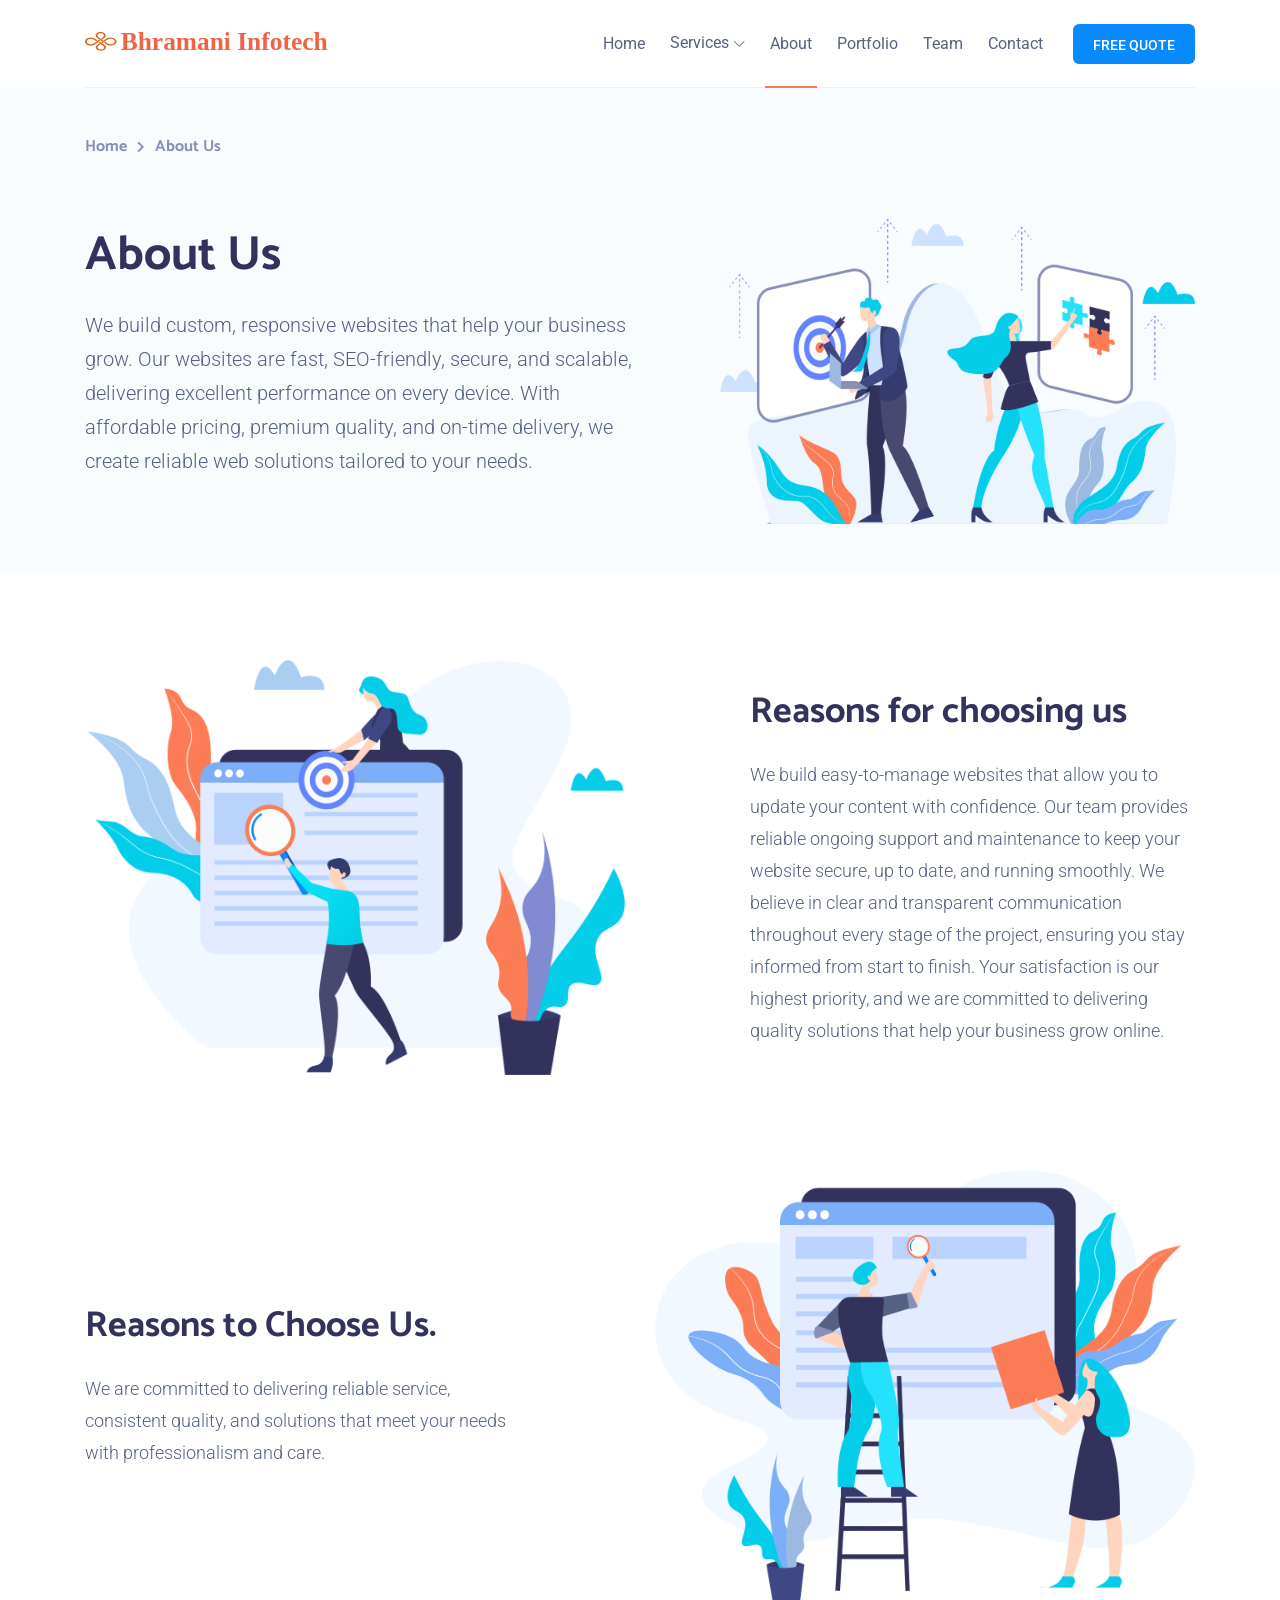
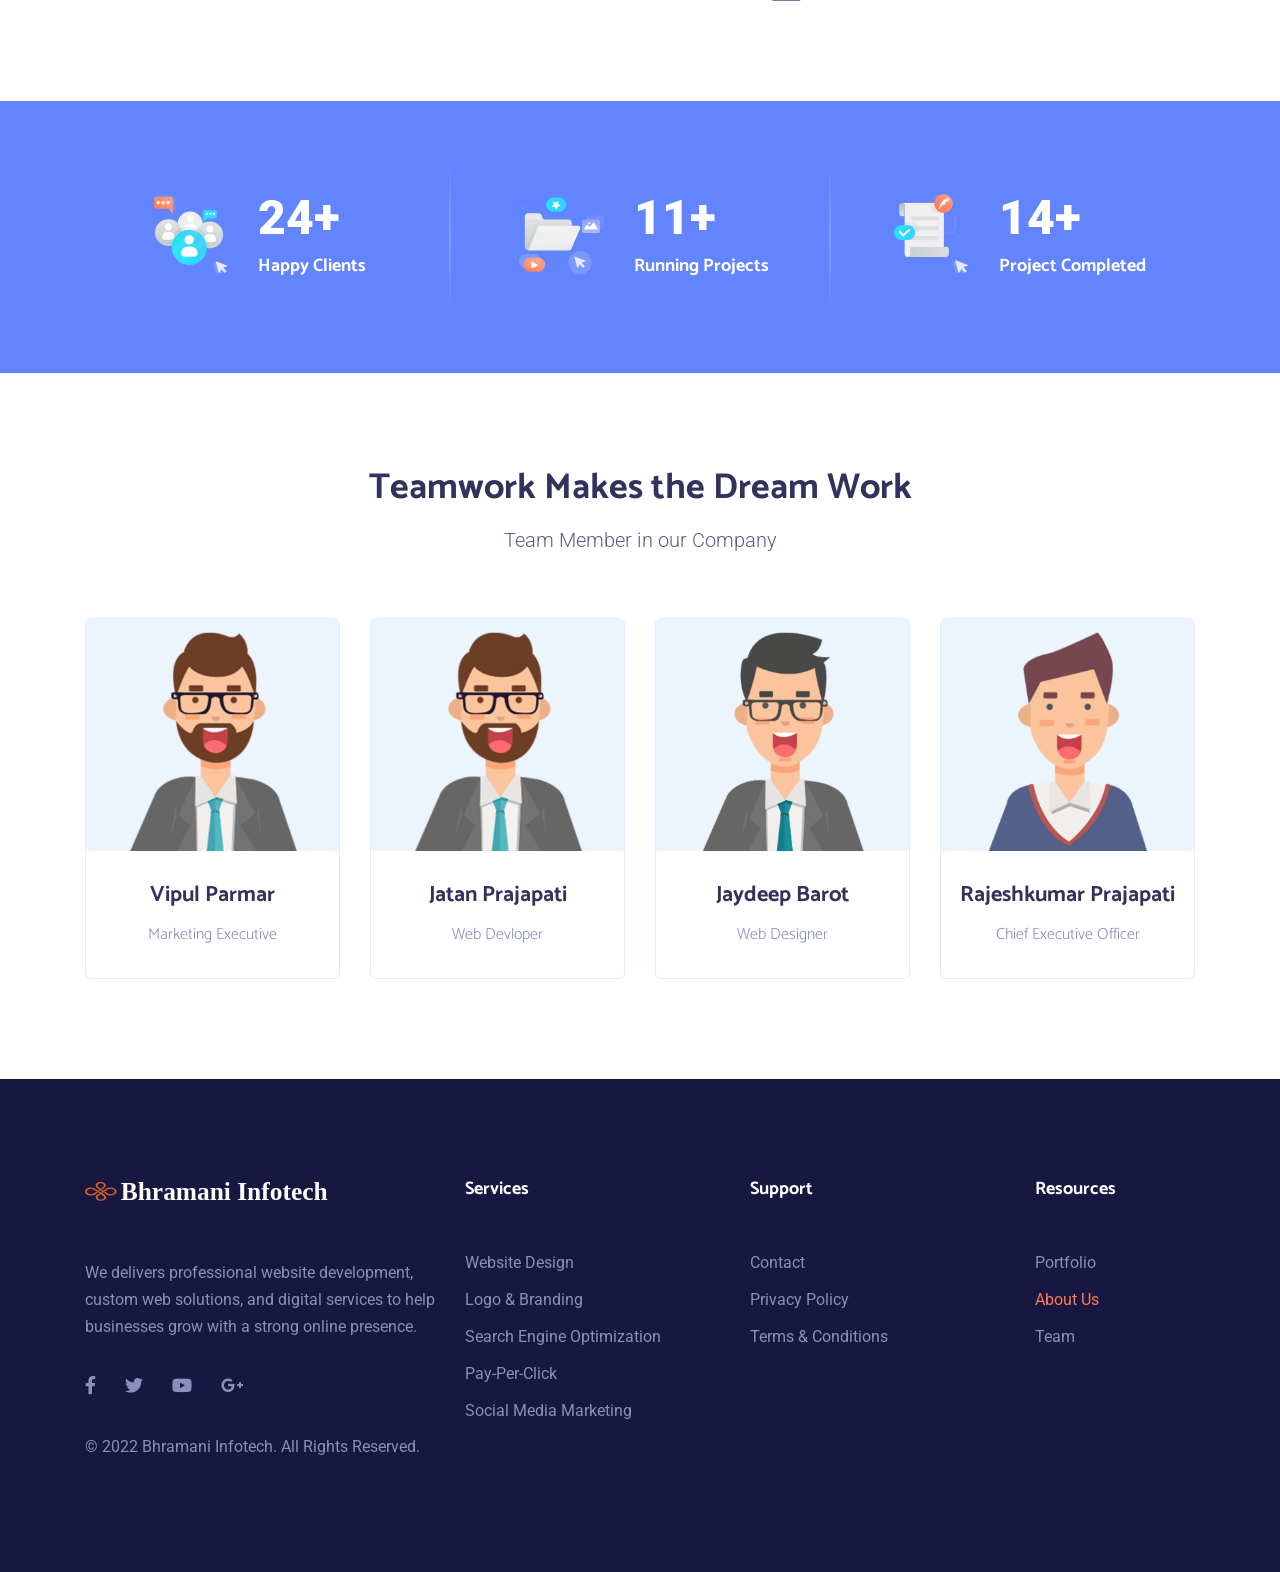
==== about.html @ 37fde5cd "Initial mobile commit" ====
<!DOCTYPE html>
<html>
<meta charset="utf-8">
<meta name="author" content="">
<meta name="description" content="">
<meta http-equiv="X-UA-Compatible" content="IE=edge">
<meta name="viewport" content="width=device-width, initial-scale=1, shrink-to-fit=no">
<meta name="twitter:card" content="summary_large_image">
<meta name="twitter:site" content="@Cynic">
<meta name="twitter:creator" content="@Cynic">
<meta name="twitter:title" content="Cynic">
<meta name="twitter:description" content="Cynic Illustrated Small Digital Agency">
<meta name="twitter:image" content="http://axilthemes.com/templates/cynic/illustrated-small-digital-agency/assets/images/brand-logo.svg">
<meta property="og:url" content="">
<meta property="og:title" content="Cynic">
<meta property="og:description" content="Cynic Illustrated Small Digital Agency">
<meta property="og:type" content="website">
<meta property="og:image" content="http://axilthemes.com/templates/cynic/illustrated-small-digital-agency/assets/images/brand-logo.svg">
<meta property="og:image:secure_url" content="">
<meta property="og:image:type" content="image/png">
<meta property="og:image:width" content="1200">
<meta property="og:image:height" content="630">
<title>About</title>
<link rel="apple-touch-icon" sizes="60x60" href="assets/favicon/favicon.svg">
<link rel="apple-touch-icon" sizes="72x72" href="assets/favicon/favicon.svg">
<link rel="apple-touch-icon" sizes="76x76" href="assets/favicon/favicon.svg">
<link rel="apple-touch-icon" sizes="114x114" href="assets/faviconfavicon.svg">
<link rel="apple-touch-icon" sizes="120x120" href="assets/favicon/favicon.svg">
<link rel="apple-touch-icon" sizes="144x144" href="assets/favicon/favicon.svg">
<link rel="apple-touch-icon" sizes="152x152" href="assets/favicon/favicon.svg">
<link rel="apple-touch-icon" sizes="180x180" href="assets/favicon/favicon.svg">
<link rel="icon" type="image/png" sizes="192x192" href="assets/favicon/favicon.svg">
<link rel="icon" type="image/png" sizes="32x32" href="assets/favicon/favicon.svg">
<link rel="icon" type="image/png" sizes="96x96" href="assets/favicon/favicon.svg">
<link rel="icon" type="image/png" sizes="16x16" href="assets/favicon/favicon.svg">
<link rel="manifest" href="assets/favicon/manifest.json">
<meta name="msapplication-TileColor" content="#ffffff">
<meta name="msapplication-TileImage" content="assets/favicon/favicon.svg">
<meta name="theme-color" content="#ffffff">
<link href="https://fonts.googleapis.com/css?family=Roboto:300,400,500,500i,700,700i,900" rel="stylesheet">
<link rel="stylesheet" type="text/css" href="assets/css/fontawesome-all.min.css">
<link rel="stylesheet" href="assets/css/vendor/bootstrap.min.css">
<link rel="stylesheet" type="text/css" href="assets/css/vendor/owl.carousel.min.css">
<link rel="stylesheet" type="text/css" href="assets/css/vendor/owl.theme.default.min.css">
<link rel="stylesheet" type="text/css" href="assets/css/vendor/magnific-popup.css">
<link rel="stylesheet" type="text/css" href="assets/css/main.css">

<body>
<header class="page-header">
  <div class="container">
    <nav class="navbar navbar-expand-lg align-items-center"> <a class="navbar-brand" href="index.html"> <img src="assets/images/brand-logo.svg" alt="Cynic brand logo"> </a>
      <button class="navbar-toggler" type="button" data-bs-toggle="collapse" data-bs-target="#custom-navbar"
                aria-controls="custom-navbar" aria-expanded="false" aria-label="Toggle navigation"> </button>
<div class="collapse navbar-collapse" id="custom-navbar">
        <ul class="navbar-nav ml-auto align-items-center dynamic-nav">
					<li class="nav-item">
                        <a href="index.html" class="nav-link">Home</a>
                    </li>
                    <li class="nav-item has-dropdown">
                        <a href="#" class="nav-link">Services</a>
                        <ul class="submenu">
                            <li><a href="website-design.html">Website Design</a></li>
                            <li><a href="logo-and-branding.html">Logo &amp; Branding </a></li>
                            <li><a href="search-engine-optimization.html">Search Engine Optimization</a></li>
                            <li><a href="pay-per-click.html">Pay-Per-Click</a></li>
                            <li><a href="social-media-marketing.html">Social Media Marketing</a></li>
                        </ul>
                    </li>
                    <li class="nav-item">
                        <a href="about.html" class="nav-link">About</a>
                    </li>
                    <li class="nav-item">
                        <a href="portfolio.html" class="nav-link">Portfolio</a>
                    </li>
                    
                    <li class="nav-item">
                        <a href="team.html" class="nav-link">Team</a>
                    </li>
                    
                    
                    <li class="nav-item">
                        <a href="contact.html" class="nav-link">Contact</a>
                    </li>
                    <li class="nav-item">
                        <a href="#" class="custom-btn btn-small" data-bs-toggle="modal" data-bs-target="#quote-modal">Free
                            Quote</a>
                    </li>
                </ul>
      </div>
    </nav>
  </div>
</header>
<div class="banner d-flex align-items-center light-grey-bg">
  <nav class="breadcrumb-wrapper" aria-label="breadcrumb">
    <div class="container">
      <ol class="breadcrumb">
        <li class="breadcrumb-item"><a href="#">Home</a></li>
        <li class="breadcrumb-item active" aria-current="page">About Us</li>
      </ol>
    </div>
  </nav>
  <div class="container">
    <div class="row no-gutters align-items-center">
      <div class="col-lg-6 text-center text-lg-left">
        <h1>About Us</h1>
        <p class="larger-txt">We build custom, responsive websites that help your business grow. Our websites are fast, SEO-friendly, secure, and scalable, delivering excellent performance on every device. With affordable pricing, premium quality, and on-time delivery, we create reliable web solutions tailored to your needs.</p>
      </div>
      <div class="col-lg-6">
        <div class="img-container text-center text-lg-right"> <img src="assets/images/banner/about-banner.png" alt="Home banner image" class="img-fluid"></div>
      </div>
    </div>
  </div>
</div>
<section class="features section-gap" id="cynic-about" data-scroll-offset="165">
  <div class="container">
    <div class="features-grid">
      <div class="row align-items-center">
        <div class="col-lg-6 text-center text-lg-left">
          <div class="img-container"> <img src="assets/images/features/features-img-1.png" alt="why choose us" class="img-fluid"></div>
        </div>
        <div class="col-lg-5 offset-lg-1">
          <div class="features-content">
            <h2 class="section-title">Reasons for choosing us</h2>
            <p>We build easy-to-manage websites that allow you to update your content with confidence. Our team provides reliable ongoing support and maintenance to keep your website secure, up to date, and running smoothly. We believe in clear and transparent communication throughout every stage of the project, ensuring you stay informed from start to finish. Your satisfaction is our highest priority, and we are committed to delivering quality solutions that help your business grow online.</p>
          </div>
        </div>
      </div>
    </div>
    <div class="features-grid">
      <div class="row align-items-center">
        <div class="col-lg-6 order-lg-2 offset-lg-1 text-center text-lg-right">
          <div class="img-container"> <img src="assets/images/features/features-img-2.png" alt="why choose us" class="img-fluid"></div>
        </div>
        <div class="col-lg-5">
          <div class="features-content">
            <h2 class="section-title">Reasons to Choose Us.</h2>
            <p>We are committed to delivering reliable service, consistent quality, and solutions that meet your needs with professionalism and care.</p>
          </div>
        </div>
      </div>
    </div>
  </div>
</section>
<div class="achievements section-gap theme-bg-d ">
  <div class="container">
    <div class="row">
      <div class="col-4">
        <div class="counter-block d-flex align-items-center justify-content-center">
          <div class="icon-container"> <img src="assets/images/achievements/counter/counter-icon-1.png" alt="Happy Clients"></div>
          <div class="counter-wrapper">
            <div class="number"> <span class="counter">25</span>+ </div>
            Happy <br>
            Clients </div>
        </div>
      </div>
      <div class="col-4">
        <div class="counter-block d-flex align-items-center justify-content-center">
          <div class="icon-container"> <img src="assets/images/achievements/counter/counter-icon-2.png" alt="Running Projects"></div>
          <div class="counter-wrapper">
            <div class="number"> <span class="counter">12</span>+ </div>
            Running <br>
            Projects </div>
        </div>
      </div>
      <div class="col-4">
        <div class="counter-block d-flex align-items-center justify-content-center">
          <div class="icon-container"> <img src="assets/images/achievements/counter/counter-icon-3.png" alt="Project Completed"></div>
          <div class="counter-wrapper">
            <div class="number"> <span class="counter">15</span>+ </div>
            Project <br>
            Completed </div>
        </div>
      </div>
    </div>
  </div>
</div>
<section class="team section-gap " id="cynic-team" data-scroll-offset="75" data-scroll-offset-mobile="75">
    <div class="container">
        <h2 class="section-title text-center">Teamwork Makes the Dream Work</h2>
        <p class="larger-txt text-center">Team Member in our Company</p>

       <div class="grid-wrapper">
            <div class="row">
                <div class="col-md-3">
                    <a href="team.html" class="img-card team-card text-center" data-bs-toggle="modal" data-bs-target="#team-modal">
    <img src="assets/images/team/team-member-1.png" alt="team member" class="img-fluid">
    <h4>
        <span>Vipul Parmar</span>Marketing Executive</h4>
</a>
<!-- End of .img-card -->
                </div>
                

                <div class="col-md-3">
                     <a href="team.html" class="img-card team-card text-center" data-bs-toggle="modal" data-bs-target="#team-modal">
    <img src="assets/images/team/team-member-1.png" alt="team member" class="img-fluid">
    <h4>
        <span>Jatan Prajapati</span> Web Devloper</h4>
</a>

                </div>
               <div class="col-md-3">
                    <a href="team.html" class="img-card team-card text-center" data-bs-toggle="modal" data-bs-target="#team-modal">
    <img src="assets/images/team/team-member-3.png" alt="team member" class="img-fluid">
    <h4>
        <span>Jaydeep Barot</span> Web Designer</h4>
</a>

                </div>
               <div class="col-md-3">
                    <a href="team.html" class="img-card team-card text-center" data-bs-toggle="modal" data-bs-target="#team-modal">
    <img src="assets/images/team/team-member-5.png" alt="team member" class="img-fluid">
    <h4>
        <span>Rajeshkumar Prajapati</span>Chief Executive Officer</h4>
</a>
<!-- End of .img-card -->
                </div>
            

                
                    
                
            </div>
            <!-- End of .row -->
        </div>
        <!-- End of .grid-wrapper -->
    </div>
    <!-- End of .container -->
</section>


<div class="modal fade team-modal" id="team-modal" tabindex="-1" role="dialog" aria-hidden="true">
  <div class="modal-dialog modal-dialog-centered" role="document">
    <div class="modal-content">
      <div class="modal-header">
        <button type="button" class="close" data-bs-dismiss="modal" aria-label="Close"> <i class="fas fa-times"></i></button>
      </div>
      <div class="modal-body text-center"> <img src="assets/images/team/team-modal-img.png" alt="team modal image" class="img-fluid modal-feat-img">
        <div class="modal-title">
          <h4>Steve Johnson Chief Exicutive Officer </h4>
        </div>
        <p>To be fair, in certain contexts, your professional bio does need to be more formal, like Mr. Erickson's up there. But in many cases, writing a bio that's readable  even conversational is actually a really good thing. But once created, this bio should represent who you are in the eyes.</p>
        <ul class="social-icons">
          <li> <a href="http://www.behance.net/" target="_blank" rel="noopener"> <i class="fab fa-behance"></i></a></li>
          <li> <a href="http://twitter.com/" target="_blank" rel="noopener"> <i class="fab fa-twitter"></i></a></li>
          <li> <a href="http://plus.google.com/discover" target="_blank" rel="noopener"> <i class="fab fa-google-plus-g"></i></a></li>
          <li> <a href="http://dribbble.com/" target="_blank" rel="noopener"> <i class="fab fa-dribbble"></i></a></li>
        </ul>
      </div>
    </div>
  </div>
</div>

<!-- Quote modal starts
    ================================= -->
<div class="modal fade full-width-modal quote-modal" id="quote-modal" tabindex="-1" role="dialog" aria-hidden="true">
  <div class="modal-dialog modal-dialog-centered" role="document">
    <div class="modal-content white-bg">
      <div class="modal-header">
        <button type="button" class="close" data-bs-dismiss="modal" aria-label="Close"> <i class="fas fa-times"></i> </button>
      </div>
      <div class="modal-body d-flex align-items-center justify-content-center text-center">
        <div class="quote-form-wrapper text-center">
          <h3>Get a Free Quote</h3>
          <form method="POST" class="quote-form text-center row" action="#">
            <div class="col-lg-6">
              <input type="text" name="fname" placeholder="Name">
            </div>
            <div class="col-lg-6">
              <input type="text" name="email" placeholder="Email">
            </div>
            <div class="col-lg-6">
              <input type="text" name="phone" placeholder="Phone">
            </div>
            <div class="col-lg-6">
              <input type="text" name="website" placeholder="Website">
            </div>
            <div class="col-lg-12">
              <textarea placeholder="Message" name="message"></textarea>
              <button type="submit" class="custom-btn secondary-btn w-100">GET A QUOTE</button>
              <div class="social-icons-wrapper d-flex justify-content-center">
                <p>Follow us:</p>
                <ul class="social-icons">
                  <li> <a href="http://www.facebook.com/" target="_blank" rel="noopener"> <i class="fab fa-facebook-f"></i> </a> </li>
                  <li> <a href="http://twitter.com/" target="_blank" rel="noopener"> <i class="fab fa-twitter"></i> </a> </li>
                  <li> <a href="http://youtube.com/" target="_blank" rel="noopener"> <i class="fab fa-youtube"></i> </a> </li>
                  <li> <a href="http://plus.google.com/discover" target="_blank" rel="noopener"> <i class="fab fa-google-plus-g"></i> </a> </li>
                </ul>
              </div>
            </div>
          </form>
        </div>
      </div>
    </div>
  </div>
</div>
<footer class="page-footer dark-footer-bg">
  <div class="container">
    <div class="row">
      <div class="col-lg-4">
        <div class="footer-widget widget-about"> <a href="index.html"><img class="footer-logo" src="assets/images/footer-logo.svg" alt="footer logo"
                            height="16"></a>
          <p>We delivers professional website development, custom web solutions, and digital services to help businesses grow with a strong online presence.</p>
          <ul class="social-icons">
            <li> <a href="http://www.facebook.com/" target="_blank" rel="noopener"> <i class="fab fa-facebook-f"></i> </a> </li>
            <li> <a href="http://twitter.com/" target="_blank" rel="noopener"> <i class="fab fa-twitter"></i> </a> </li>
            <li> <a href="http://youtube.com/" target="_blank" rel="noopener"> <i class="fab fa-youtube"></i> </a> </li>
            <li> <a href="http://plus.google.com/discover" target="_blank" rel="noopener"> <i class="fab fa-google-plus-g"></i> </a> </li>
          </ul>
          <p class="copywrite-txt">© 2022 <a href="http://www.Bhramaniinfotech.com/">Bhramani Infotech</a>. All Rights
            Reserved.</p>
        </div>
      </div>
      <div class="col-lg-3">
        <div class="footer-widget">
          <h5 class="footer-nav-title">Services</h5>
          <ul class="footer-nav dynamic-nav">
            <li><a href="website-design.html">Website Design</a></li>
            <li><a href="logo-and-branding.html">Logo &amp; Branding </a></li>
            <li><a href="search-engine-optimization.html">Search Engine Optimization</a></li>
            <li><a href="pay-per-click.html">Pay-Per-Click</a></li>
            <li><a href="social-media-marketing.html">Social Media Marketing</a></li>
          </ul>
        </div>
      </div>
      <div class="col-lg-3">
        <div class="footer-widget">
          <h5 class="footer-nav-title">Support</h5>
          <ul class="footer-nav dynamic-nav">
            <li><a href="contact.html">Contact</a></li>
            <li><a href="#">Privacy Policy</a></li>
            <li><a href="#">Terms &amp; Conditions</a></li>
          </ul>
        </div>
      </div>
      <div class="col-lg-2">
        <div class="footer-widget">
          <h5 class="footer-nav-title">Resources</h5>
                    <ul class="footer-nav dynamic-nav">
                        <li><a href="portfolio.html">Portfolio</a></li>
                    
                        <li><a href="about.html">About Us</a></li>
                        <li><a href="team.html">Team</a></li>
                       
                    </ul>
        </div>
      </div>
    </div>
  </div>
</footer>
<script src="assets/js/vendor/jquery.min.js"></script>
<script src="assets/js/vendor/jquery-migrate.min.js"></script>
<script src="assets/js/vendor/easing-1.3.js"></script>
<script src="assets/js/vendor/bootstrap.bundle.min.js"></script>
<script src="assets/js/vendor/isotope.pkgd.min.js"></script>
<script src="assets/js/vendor/jquery.waypoints.min.js"></script>
<script src="assets/js/vendor/jquery.counterup.min.js"></script>
<script src="assets/js/vendor/imagesloaded.pkgd.min.js"></script>
<script src="assets/js/vendor/owl.carousel.min.js"></script>
<script src="assets/js/vendor/jquery.magnific-popup.min.js"></script>
<script src="assets/js/plugins.js"></script>
<script src="assets/js/main.min.js"></script>
</body>
</html>
---- assets/css/main.css ----
@charset "UTF-8";
/*-- ===============================================

Product: 'Cynic - illustration version for digital agencies'
Version: 2.2 
Author: axilweb
Date Created: Sept 24, 2019

==================================================== --*/
/*-- == Table of contents =====================

( Example: Type 'ctrl+f' and then '1.example' to jump to the
 "example" section. Click 'find' if needed.)
 
1. Base css
2. Form css
3. Header css
4. Banner css
5. Achievements css
6. Services css
7. Features css
8. Projects css
9. Team css
10. Clients css
11. Pricing style
12. Newsletter style
13. News css
14. Reviews css
15. Location css
16. Footer css


================================================== --*/
/* -- Imported Fonts
-------------------------------------- -- */
@import url("https://fonts.googleapis.com/css?family=Catamaran:300,400,500,600,700,800,900|Roboto:300,300i,400,400i,500,500i,700,700i,900,900i");
@-webkit-keyframes fadeInRight {
  0% {
    display: none;
    opacity: 0;
    -webkit-transform: translate(100px);
            transform: translate(100px);
  }
  100% {
    display: block;
    opacity: 1;
    -webkit-transform: translate(0);
            transform: translate(0);
  }
}
@keyframes fadeInRight {
  0% {
    display: none;
    opacity: 0;
    -webkit-transform: translate(100px);
            transform: translate(100px);
  }
  100% {
    display: block;
    opacity: 1;
    -webkit-transform: translate(0);
            transform: translate(0);
  }
}

/*-- Default css --*/
/* -- Base css
-------------------------------------- -- */
/* Classes for colors */
.white-bg {
  background-color: #fff;
}

.color-palette-a {
  color: #03cde9;
}

.color-palette-b {
  color: #fc7c56;
}

.color-palette-c {
  color: #0a8aff;
}

/* Classes for background-color */
.theme-bg-a {
  background-color: #03cde9;
}

.theme-bg-b {
  background-color: #fc7c56;
}

.theme-bg-c {
  background-color: #0a8aff;
}

.theme-bg-d {
  background-color: #6384ff;
}

.typo-dark {
  color: #32325c;
}

.typo-light {
  color: #546182;
}


/* Helper Classes */
.ml-auto {
  margin-left: auto !important;
}
@media only screen and (min-width: 768px) {
  .ml-md-auto {
      margin-left: auto !important;
  }
}

.text-left {
  text-align: left !important;
}

.text-right {
  text-align: right !important;
}

@media only screen and (min-width: 992px) {
  .text-lg-left {
      text-align: left !important;
  }
  .text-lg-right {
      text-align: right !important;
  }
}

@media only screen and (min-width: 768px) {
  .text-md-left {
      text-align: left !important;
  }
  .text-md-right {
      text-align: right !important;
  }
}


/* -- Common css -- */
html {
  font-size: 10px;
}

body {
  font-family: "Roboto", sans-serif;
  font-size: 1.8rem;
  line-height: 3.2rem;
  font-weight: 300;
  color: #546182;
  word-break: break-word;
}

@media screen and (min-width: 1400px) {
  .container {
    max-width: 1260px;
  }
}


.container {
  padding-left: 15px;
  padding-right: 15px;
}

.row {
  margin-left: -15px;
  margin-right: -15px;
}

.row > [class*="col"] {
  padding-left: 15px;
  padding-right: 15px;
}

.row.no-gutters {
  margin-right: 0;
  margin-left: 0;
}

.no-gutters>.col, 
.no-gutters>[class*=col-] {
  padding-right: 0;
  padding-left: 0;
}

a {
  text-decoration: none;
}

img {
  max-width: 100%;
}

.navbar-toggler:focus {
  box-shadow: none;
}

.modal .close {
  background-color: transparent;
}

section,
article,
aside,
main {
  position: relative;
}

figure {
  margin-bottom: 3rem;
}

figcaption {
  font-family: "Roboto", sans-serif;
  font-size: 1.4rem;
  line-height: 1.7;
  color: #888FB8;
  font-weight: 400;
  margin: 2rem 0 0;
  text-align: center;
}

blockquote,
.blockquote {
  font-size: 2rem;
  line-height: 3.4rem;
  color: #546182;
  font-weight: 400;
  padding: 1rem 8rem;
  margin-bottom: 3rem;
}

@media screen and (max-width: 991px) {
  blockquote,
  .blockquote {
    padding: 1rem 2rem;
  }
}

blockquote p,
.blockquote p {
  margin-bottom: 0;
}

blockquote cite,
.blockquote cite {
  font-size: 1.2rem;
  line-height: 2rem;
  font-weight: 400;
}

.section-gap {
  padding: 8.5rem 0;
}

.section-gap-top {
  padding-top: 8.5rem;
}

.section-gap {
  padding-bottom: 8.5rem;
}

.dark-grey-bg h1,
.dark-grey-bg h2,
.dark-grey-bg h3,
.dark-grey-bg h4,
.dark-grey-bg h5,
.dark-grey-bg h6,
.dark-grey-bg p,
.theme-bg-d h1,
.theme-bg-d h2,
.theme-bg-d h3,
.theme-bg-d h4,
.theme-bg-d h5,
.theme-bg-d h6,
.theme-bg-d p {
  color: #fff;
}

.dark-grey-bg {
  background-color: #32325c;
}

.light-grey-bg {
  background-color: #f9fcff;
}

.grey-bg {
  background-color: #e6f2ff;
}

a,
button,
img,
a:focus,
button:focus {
  outline: none;
  border: none;
  -webkit-box-shadow: none;
          box-shadow: none;
}

a,
button {
  -webkit-transition: all .3s;
  transition: all .3s;
}

a:hover {
  color: #0a8aff;
  text-decoration: none;
}

.slick-track {
  display: -webkit-box;
  display: -ms-flexbox;
  display: flex;
  -webkit-box-align: center;
      -ms-flex-align: center;
          align-items: center;
}

.slick-dots {
  display: none !important;
}

.slick-arrow {
  width: 60px;
  height: 30px;
  display: block;
  top: auto;
  bottom: -78px;
  background-color: red;
  -webkit-transition: all .3s;
  transition: all .3s;
  display: none !important;
}

.slick-prev::before,
.slick-next::before {
  display: none;
}

.slick-prev:hover,
.slick-next:hover {
  opacity: .5;
}

h1,
h2,
h3,
h4,
h5,
h6,
.h1,
.h2,
.h3,
.h4,
.h5,
.h6 {
  font-family: "Catamaran", sans-serif;
  color: #32325c;
  font-weight: 700;
  margin-bottom: 3rem;
}

h1 a,
h2 a,
h3 a,
h4 a,
h5 a,
h6 a,
.h1 a,
.h2 a,
.h3 a,
.h4 a,
.h5 a,
.h6 a {
  color: inherit;
}

h1, .h1 {
  font-size: 4.8rem;
  line-height: 5.4rem;
  margin: .3rem 0 1.1rem;
}

.section-title {
  margin: .8rem 0 1.3rem;
}

h2, .h2 {
  font-size: 3.6rem;
  line-height: 4.4rem;
}

h3, .h3 {
  font-size: 3rem;
  line-height: 3.6rem;
}

h4, .h4 {
  font-size: 2.2rem;
  line-height: 2.8rem;
}

h5, .h5 {
  font-size: 1.8rem;
  line-height: 2rem;
}

h6, .h6 {
  font-size: 1.6rem;
  line-height: 2rem;
}

p {
  margin-bottom: .6rem;
}

p.larger-txt {
  font-size: 2rem;
  line-height: 3.4rem;
}

p.smaller-txt {
  font-size: 1.6rem;
  line-height: 2.6rem;
}

.grid-wrapper {
  padding-top: 4rem;
}

.grid-wrapper .custom-btn {
  margin: 3rem auto 1.5rem;
}

.grid-wrapper__small-padding {
  padding-top: 2.2rem;
}

.custom-btn {
  position: relative;
  display: inline-block;
  font-family: "Roboto", sans-serif;
  font-size: 1.6rem;
  line-height: 2.5rem;
  color: #fff;
  text-align: center;
  text-transform: uppercase;
  font-weight: 500;
  background-color: #0a8aff;
  border-radius: 6px;
  padding: 1.8rem 3rem 1.7rem;
  cursor: pointer;
  border: none;
  outline: none;
  -webkit-box-shadow: none;
          box-shadow: none;
  text-decoration: none;
  z-index: 1;
  -webkit-transition: all .5s;
  transition: all .5s;
}

.custom-btn::after {
  content: " ";
  display: block;
  position: absolute;
  top: 0;
  bottom: 0;
  left: 0;
  width: 100%;
  height: 0;
  background: rgba(0, 109, 222, 0.2);
  border-radius: 6px;
  z-index: -1;
  -webkit-transition: inherit;
  transition: inherit;
}

.custom-btn.secondary-btn {
  background-color: #fc7c56;
}

.custom-btn.secondary-btn::after {
  background: rgba(228, 83, 42, 0.2);
}

.custom-btn.btn-small {
  line-height: 2rem;
  padding: 1.1rem 2rem .9rem;
}

.custom-btn:hover {
  text-decoration: none;
  color: #fff;
}

.custom-btn:hover::after {
  height: 100%;
}

.hyperlink {
  font-size: 1.6rem;
  line-height: 1.5;
  color: #0a8aff;
  font-weight: 700;
  text-decoration: none;
  position: relative;
}

.hyperlink::after {
  content: " ";
  position: absolute;
  bottom: 20px;
  left: 1px;
  width: 100px;
  height: 10px;
  display: block;
  background-color: #fc7c56;
  opacity: 0;
  -webkit-transition: all .5s ease-in-out;
  transition: all .5s ease-in-out;
}

.hyperlink:hover {
  text-decoration: none;
  color: #0a8aff;
}

.hyperlink:hover::after {
  bottom: 0;
  opacity: .5;
}

.common-list {
  list-style: none;
  padding-left: 2.5rem;
  margin-bottom: 2.3rem;
}

.common-list li {
  margin-bottom: .8rem;
  position: relative;
}

.common-list li::after {
  content: " ";
  position: absolute;
  top: 1.1rem;
  left: -2.5rem;
  width: 9px;
  height: 9px;
  border-radius: 50%;
  display: block;
  background-color: #0a8aff;
}

.privacy-terms-modal .modal-body img {
  margin-top: 3.5rem;
}

/* -- Form css
-------------------------------------- -- */
::-webkit-input-placeholder {
  color: #888FB8 !important;
  opacity: 1;
  /* Firefox */
}
:-ms-input-placeholder {
  color: #888FB8 !important;
  opacity: 1;
  /* Firefox */
}
::-ms-input-placeholder {
  color: #888FB8 !important;
  opacity: 1;
  /* Firefox */
}
::placeholder {
  color: #888FB8 !important;
  opacity: 1;
  /* Firefox */
}

:-ms-input-placeholder {
  /* Internet Explorer 10-11 */
  color: #888FB8 !important;
  opacity: 1;
}

::-ms-input-placeholder {
  /* Microsoft Edge */
  color: #888FB8 !important;
  opacity: 1;
}

input,
textarea,
select {
  display: block;
  width: 100%;
  font-size: 1.6rem;
  line-height: 2.6rem;
  padding: 1.3rem 2rem;
  color: #546182;
  background: #fff;
  border: 1px solid #e2ebff;
  border-radius: 6px;
  -webkit-transition: all .5s;
  transition: all .5s;
}

input:hover, input:focus,
textarea:hover,
textarea:focus,
select:hover,
select:focus {
  outline: none;
  border-color: #888FB8;
}

textarea {
  min-height: 10rem;
}

.quote-form-wrapper {
  width: 100%;
  max-width: 48rem;
}

.quote-form-wrapper .quote-form {
  margin: 0 -1rem;
}

.quote-form-wrapper .quote-form [class*="col-"] {
  padding: 0 1rem;
}

.quote-form-wrapper .quote-form [class*="col-"] input,
.quote-form-wrapper .quote-form [class*="col-"] textarea {
  margin: 1rem 0;
}

.quote-form-wrapper .quote-form .social-icons-wrapper {
  padding-top: 9px;
}

.quote-form-wrapper .quote-form button {
  margin-top: 1rem;
}

.quote-form-wrapper .social-icons li:hover {
  color: #0a8aff;
}

.form-group {
  margin-bottom: 3rem;
}

.form-group input,
.form-group textarea,
.form-group select {
  margin: 0;
}

.full-width-modal.quote-modal .modal-content {
  padding-top: 117.5px;
  padding-bottom: 115.5px;
  border-radius: 10px;
  margin-left: auto;
  margin-right: auto;
}

.err-msg,
.success-msg {
  font-size: 1.4rem;
  line-height: 20px;
  color: #ff4545;
  font-weight: 400;
  text-align: left;
  margin-top: -4px;
}

.success-msg {
  color: #00af28;
  margin-bottom: 7px;
}

textarea + .err-msg {
  margin-bottom: 7px;
}

.search-form {
  position: relative;
}

.search-form input {
  background-color: #f9fcff;
}

.search-form input:hover, .search-form input:focus {
  border-color: #888FB8;
}

.search-form .search-btn {
  position: absolute;
  top: 0;
  right: 0;
  height: 100%;
  padding: 0 2rem;
  font-size: 1.6rem;
  line-height: 1;
  color: #888FB8;
  background: transparent;
  border-radius: 0 6px 6px 0;
  cursor: pointer;
}

.search-form .search-btn:hover {
  background: #fc7c56;
  color: #fff;
}

/* -- Header css
---------------------------------- -- */
.page-header {
  width: 100%;
  position: fixed;
  top: 0;
  left: 0;
  z-index: 999;
  background: white;
  -webkit-transition: background-color .5s;
  transition: background-color .5s;
}

.page-header.scrolled {
  background-color: transparent;
}

.page-header.scrolled .navbar {
  background-color: rgba(255, 255, 255, 0.97);
  padding: 0 3rem;
  margin-top: 3rem;
  border-radius: 6px;
  -webkit-box-shadow: 0 5px 30px rgba(156, 185, 226, 0.3);
          box-shadow: 0 5px 30px rgba(156, 185, 226, 0.3);
}

.page-header .navbar-brand img {
  height: 3rem;
}

.navbar {
  border-bottom: 1px solid #ecf2f8;
  padding: 0;
  -webkit-transition: all .5s;
  transition: all .5s;
}

.navbar-brand {
  padding: 0;
  line-height: 8.6rem;
}

.navbar-nav li {
  position: relative;
  margin-left: 1.5rem;
}

.navbar-nav li a:not(.custom-btn) {
  display: inline-block;
  font-size: 1.6rem;
  line-height: 2rem;
  color: #546182;
  padding: 3.3rem .5rem;
  font-weight: 400;
  text-decoration: none;
  position: relative;
  word-break: initial;
  white-space: nowrap;
  -webkit-transition: all .5s;
  transition: all .5s;
}

.navbar-nav li a:not(.custom-btn)::before {
  content: " ";
  position: absolute;
  bottom: -1px;
  left: 0;
  display: block;
  width: 0;
  height: .2rem;
  background-color: #fc7c56;
  -webkit-transition: width .5s;
  transition: width .5s;
}

.navbar-nav li a:not(.custom-btn):hover::before, .navbar-nav li a:not(.custom-btn).active::before {
  width: 100%;
}

.navbar-nav li.has-dropdown > a {
  position: relative;
}

.navbar-nav li.has-dropdown > a::after {
  content: "\f078";
  font-family: "Font Awesome 5 Pro";
  font-size: 1.2rem;
  font-weight: 300;
  margin-left: .5rem;
}

@media (min-width: 992px) {
  .navbar-nav li.has-dropdown:hover .submenu {
    visibility: visible;
    opacity: 1;
  }
}

.navbar-nav .custom-btn {
  font-size: 1.4rem;
  margin-left: 1rem;
}

.navbar-nav .submenu {
  position: absolute;
  top: 100%;
  left: 0;
  background: #fff;
  padding: 1.5rem 0;
  border: 1px solid #e6f2ff;
  min-width: 30rem;
  visibility: hidden;
  opacity: 0;
}

@media screen and (min-width: 992px) {
  .navbar-nav .submenu {
    -webkit-transition: all .3s;
    transition: all .3s;
  }
}

@media screen and (max-width: 992px) {
  .navbar-nav .submenu {
    display: none;
  }
}

.navbar-nav .submenu li {
  list-style: none;
  margin: 0;
}

.navbar-nav .submenu li a {
  padding: 1rem 3rem;
}

.navbar-nav .submenu li a::before {
  display: none;
}

.navbar-nav .submenu li a:hover, .navbar-nav .submenu li a.active {
  color: #fc7c56;
}

@media (max-width: 992px) {
  .navbar-nav .submenu {
    position: static;
    visibility: visible;
    opacity: 1;
  }
}

.navbar-toggler {
  margin: 0;
  padding: 0;
  border: none;
  outline: 0;
}

.custom-toggler-icon {
  display: block;
  width: 3rem;
  height: .2rem;
  background-color: #fc7c56;
  margin: .5rem 0;
  -webkit-transition: all .5s;
  transition: all .5s;
}

.navbar button.change .custom-toggler-icon:nth-of-type(1) {
  -webkit-transform: rotate(-45deg) translate(-7px, 5px);
          transform: rotate(-45deg) translate(-7px, 5px);
}

.navbar button.change .custom-toggler-icon:nth-of-type(2) {
  opacity: 0;
}

.navbar button.change .custom-toggler-icon:nth-of-type(3) {
  -webkit-transform: rotate(45deg) translate(-5px, -3px);
          transform: rotate(45deg) translate(-5px, -3px);
}

/* -- Banner css
---------------------------------- -- */
.banner {
  height: 575px;
  padding-top: 16.8rem;
  background-position: center bottom;
  background-repeat: no-repeat;
  background-size: 100% auto;
}

.banner h1 {
  margin: .3rem 0 2.5rem;
}

.banner p {
  margin-bottom: 4rem;
}

.banner .custom-btn {
  margin-bottom: 2rem;
}

.banner img {
  padding-left: 8rem;
}

.home-banner {
  height: 636px;
  padding-top: 8.8rem;
}

.breadcrumb-wrapper {
  position: absolute;
  top: 8.7rem;
  left: 0;
  width: 100%;
}

@media screen and (max-width: 991px) {
  .breadcrumb-wrapper {
    background-color: #e6f2ff;
  }
}

.breadcrumb {
  background: transparent;
  padding: 5rem 0;
  margin: 0;
  color: #888FB8;
}

.breadcrumb li {
  font-family: "Catamaran", sans-serif;
  font-size: 1.6rem;
  line-height: 2rem;
  font-weight: 700;
}

.breadcrumb li:hover {
  color: #fc7c56;
}

.breadcrumb li a {
  color: currentColor;
}

.breadcrumb li.active {
  color: currentColor;
}

@media screen and (max-width: 991px) {
  .breadcrumb {
    padding: 2rem 0;
  }
}

.breadcrumb-item + .breadcrumb-item::before {
  content: "\f054";
  font-family: "Font Awesome 5 Pro";
  font-size: 1.2rem;
  margin: 0 .5rem;
  color: currentColor;
}

/* -- Widgets css -- */
.widget-title {
  font-size: 2.4rem;
  line-height: 2.8rem;
  margin-bottom: 2rem;
}

.widgets-list {
  list-style: none;
  padding-left: 0;
}

.widget {
  margin-bottom: 50px;
}

.widget ul {
  font-size: 1.6rem;
  line-height: 2.7rem;
  color: #546182;
}

.widget li {
  margin-bottom: 1.5rem;
}

.widget a {
  color: inherit;
}

.widget a:hover {
  color: #fc7c56;
}

.widget .media {
  -webkit-box-align: center;
      -ms-flex-align: center;
          align-items: center;
  margin-bottom: 3rem;
}

.widget .media a {
  margin-right: 1rem;
}

.widget .media img {
  width: 100%;
  max-width: 5rem;
  max-height: 5rem;
  -o-object-fit: cover;
     object-fit: cover;
  border-radius: 6px;
}

.widget .media h5, .widget .media h6 {
  margin-bottom: .5rem;
}

/* -- Widgets css -- */
.post-metas {
  display: -webkit-box;
  display: -ms-flexbox;
  display: flex;
  -ms-flex-wrap: wrap;
      flex-wrap: wrap;
  -webkit-box-align: center;
      -ms-flex-align: center;
          align-items: center;
  padding: 0;
  margin-bottom: 3rem;
  list-style: none;
}

.post-metas li {
  font-size: 1.4rem;
  line-height: 2.4rem;
  color: #888FB8;
  font-weight: 400;
  margin-bottom: .6rem;
  margin-right: 3rem;
}

.post-metas li:hover {
  color: #fc7c56;
}

.post-metas li a {
  font-size: inherit;
  line-height: inherit;
  color: inherit;
  display: -webkit-box;
  display: -ms-flexbox;
  display: flex;
  -webkit-box-align: center;
      -ms-flex-align: center;
          align-items: center;
}

.post-metas li i {
  margin-right: .5rem;
}

.post-metas li img {
  width: 3rem;
  height: 3rem;
  border-radius: 100%;
  margin-right: 1rem;
}

.widget .post-metas {
  margin-bottom: 0;
}

.widget .post-metas a {
  display: inline-block;
  font-size: 1.2rem;
  line-height: 1.6rem;
  color: #888FB8;
  font-weight: 400;
  margin-bottom: 1rem;
  margin-right: 1rem;
}

.widget .post-metas a:hover {
  color: #fc7c56;
}

/* -- Achievements css
---------------------------------- -- */
.achievement-extra-padding-bottom {
  padding-bottom: 17.5rem;
}

.counter-block {
  position: relative;
  padding: .5rem 0 1rem;
}

.counter-block::after {
  content: " ";
  position: absolute;
  top: -3rem;
  right: -16px;
  bottom: -3rem;
  width: 2px;
  display: block;
  background: radial-gradient(closest-side, rgba(127, 154, 255, 0), #7f9aff, rgba(127, 154, 255, 0));
}

.counter-block .icon-container {
  margin-right: 3rem;
}

.achievements [class*="col-"]:last-child .counter-block::after {
  display: none;
}

.counter-wrapper {
  font-family: "Catamaran", sans-serif;
  font-size: 1.8rem;
  line-height: 2.4rem;
  color: #fff;
  font-weight: 700;
}

.counter-wrapper br {
  display: none;
}

.counter-wrapper .number {
  font-family: "Roboto", sans-serif;
  font-size: 4.8rem;
  line-height: 5.4rem;
  font-weight: 900;
  margin-bottom: .9rem;
}

/* -- Services css
-------------------------------- -- */
.services {
  padding: 0 14.0625%;
}

@media screen and (max-width: 767px) {
  .services {
    padding: 0 5%;
  }
}

.services .floating-service-wrapper {
  -webkit-transform: translateY(-95px);
          transform: translateY(-95px);
  background: #fff;
  -webkit-box-shadow: 0 5px 50px rgba(156, 185, 226, 0.2);
          box-shadow: 0 5px 50px rgba(156, 185, 226, 0.2);
  border-radius: 6px;
  padding-bottom: 5.5rem;
}

.facilities {
  padding: 1.5rem 3rem 6rem;
}

.facilities > div {
  display: -webkit-box;
  display: -ms-flexbox;
  display: flex;
  -webkit-box-align: start;
      -ms-flex-align: start;
          align-items: flex-start;
  font-family: "Catamaran", sans-serif;
  font-size: 1.6rem;
  line-height: 2.8rem;
  color: #888fb8;
  font-weight: 700;
  margin-bottom: 1.1rem;
  position: relative;
}

.facilities > div i {
  font-size: 1.4rem;
  line-height: 2.6rem;
  color: #0a8aff;
  font-weight: 400;
  margin-right: 1.6rem;
  width: 1.8rem;
  text-align: center;
}

.service-block {
  position: relative;
  display: block;
  margin-top: 1.5rem;
  margin-bottom: 4.5rem;
  padding: 0 15px;
}

.service-block > img {
  margin: 0 1rem 3.6rem;
  max-height: 9rem;
}

.service-block h4, .service-block .h4 {
  margin-bottom: 1.8rem;
  -webkit-transition: all .5s;
  transition: all .5s;
}

.service-block p {
  color: #546182;
}

.service-block .service-overlay {
  position: absolute;
  top: -15px;
  right: 15px;
  min-height: calc(100% + 15px);
  left: 15px;
  border: 2px solid #e6f2ff;
  background: #fff;
  padding: 3rem 0;
  visibility: visible;
  opacity: 1;
  -webkit-transition: all .5s;
  transition: all .5s;
}

.service-block .service-overlay .facilities {
  padding-bottom: 1.5rem;
}

.service-block .service-overlay .facilities img {
  margin-top: .6rem;
  margin-right: 2rem;
}

.service-block:hover h4 {
  color: #0a8aff;
}

.service-block:hover .service-overlay {
  opacity: 1;
  visibility: visible;
}

/* -- Features css
-------------------------------- -- */
.features {
  padding-bottom: .5rem;
}

.features-grid {
  padding-bottom: 9.5rem;
}

.features-grid .img-container {
  position: relative;
}

.features-content .section-title {
  margin-bottom: 2.5rem;
}

.features-content .feature-list {
  margin-top: 3rem;
}

.features-content .hyperlink {
  display: inline-block;
  margin-top: 1.9rem;
}

.features-content p {
  margin-bottom: 3rem;
}

.features-content p:nth-last-of-type(1) {
  margin-bottom: .6rem;
}

.feature-video-popup {
  width: 100px;
  height: 100px;
  display: block;
  position: absolute;
  top: 50%;
  left: 50%;
  background: #0a8aff;
  border-radius: 50%;
  -webkit-transform: translate(-50%, -50%);
          transform: translate(-50%, -50%);
  -webkit-transition: all .5s;
  transition: all .5s;
}

.feature-video-popup::after {
  content: " ";
  display: block;
  position: absolute;
  top: 50%;
  left: 50%;
  -webkit-transform: translate(-50%, -50%);
          transform: translate(-50%, -50%);
  width: 0;
  height: 0;
  margin-left: 4px;
  border-top: 10px solid transparent;
  border-left: 20px solid #fff;
  border-bottom: 10px solid transparent;
}

.feature-video-popup:hover {
  -webkit-box-shadow: 0 5px 20px #9cb9e2;
          box-shadow: 0 5px 20px #9cb9e2;
}

.feature-list {
  list-style: none;
  padding-left: 0;
  margin-bottom: 0;
}

.feature-list li {
  position: relative;
  display: -webkit-box;
  display: -ms-flexbox;
  display: flex;
  -webkit-box-align: start;
      -ms-flex-align: start;
          align-items: flex-start;
  font-size: 1.8rem;
  line-height: 2.8rem;
  color: #888FB8;
  font-weight: 500;
  margin-bottom: 2rem;
}

.feature-list li:last-child {
  margin-bottom: 0;
}

.feature-list li i {
  font-weight: 400;
  color: #0a8aff;
  line-height: 2.8rem;
  width: 2.5rem;
  margin-right: 2rem;
  text-align: center;
}

/* -- Projects css
----------------------------------- -- */
.projects {
  background-position: right bottom;
  background-size: auto;
  background-repeat: no-repeat;
}

.tab-pane {
  width: 100% !important;
  position: relative;
}

.tab-pane .col-slider-2 {
  width: 20%;
}

.item-showcase .custom-btn {
  margin-top: 3.5rem;
  margin-bottom: 1.5rem;
}

.owl-carousel {
  -webkit-transition: height 1s !important;
  transition: height 1s !important;
}

.owl-carousel .owl-dots {
  text-align: center;
  display: none;
}

.owl-carousel .owl-nav .owl-prev,
.owl-carousel .owl-nav .owl-next {
  position: absolute;
  top: 50%;
  left: 8rem;
  opacity: 0;
}

.owl-carousel .owl-nav .owl-next {
  left: auto;
  right: 8rem;
}

.owl-carousel:hover .owl-prev,
.owl-carousel:hover .owl-next {
  opacity: 1;
}

.owl-carousel button.owl-dot {
  width: 10px;
  height: 10px;
  background: #0a8aff;
  display: block;
  border-radius: 50%;
  text-align: center;
  display: inline-block;
  margin: 15px 5px;
  opacity: .5;
}

.owl-carousel button.owl-dot.active {
  opacity: 1;
}

.owl-carousel .owl-item .item {
  padding: 0 2rem;
}

.owl-carousel .img-card {
  max-width: 100%;
}

.projects-carousel .owl-stage-outer {
  text-align: center;
}

.projects-carousel .owl-stage-outer .owl-stage {
  margin: 0 auto;
  text-align: center;
  display: -webkit-inline-box;
  display: -ms-inline-flexbox;
  display: inline-flex;
  width: auto !important;
  overflow: hidden;
}

.btn-filter-wrap {
  margin-bottom: 3.5rem;
}

.modal.product-modal .modal-img {
  padding-right: 5rem;
  height: 100%;
}

.modal.product-modal .modal-img img {
  width: 100%;
  height: 100%;
  -o-object-fit: cover;
     object-fit: cover;
}

@media (max-width: 991px) {
  .modal.product-modal .modal-img {
    padding: 5rem 5rem 0;
  }
}

@media (max-width: 767px) {
  .modal.product-modal .modal-img {
    padding: 0;
  }
}

.modal.product-modal .modal-content {
  padding: 0;
}

.modal.product-modal .modal-body {
  padding: 0;
}

.modal.product-modal .modal-body__inner-content {
  padding: 5rem;
  padding-left: 0;
}

@media (max-width: 991px) {
  .modal.product-modal .modal-body__inner-content {
    padding: 5rem;
  }
}

@media (max-width: 767px) {
  .modal.product-modal .modal-body__inner-content {
    padding: 3rem 1.5rem;
  }
}

.modal.product-modal .modal-body__inner-content h4 {
  margin-bottom: 2rem;
}

.modal.product-modal .modal-body__inner-content h4 span {
  display: block;
  font-size: 1.6rem;
  line-height: 2.7rem;
  color: #546182;
  font-weight: 300;
  margin-bottom: 1rem;
}

/* -- Team css
----------------------------------- -- */
.img-card {
  display: block;
  overflow: hidden;
  border-radius: 6px;
  margin: 15px auto;
  max-width: 40rem;
  border: 1px solid #e2ebff;
  -webkit-transition: all .5s;
  transition: all .5s;
}

.img-card .content {
  padding: 3rem 3rem 1.7rem;
}

.img-card .content h4 {
  padding: 0;
  margin-bottom: 1.7rem;
}

.img-card .content h4 span {
  margin-top: 1.3rem;
}

.img-card .content p {
  margin-bottom: 1.7rem;
}

.img-card > img {
  width: 100%;
}

.img-card h4 {
  font-size: 1.6rem;
  line-height: 2.6rem;
  color: #888FB8;
  font-weight: 300;
  padding: 3rem 15px 3rem;
  margin-bottom: 0;
  border-bottom-left-radius: 5px;
  border-bottom-right-radius: 5px;
}

.img-card h4 span {
  display: block;
  font-size: 2.2rem;
  line-height: 2.8rem;
  font-weight: 700;
  color: #32325c;
  margin-bottom: 1.3rem;
  -webkit-transition: all .3s;
  transition: all .3s;
}

.img-card p {
  color: #546182;
}

.img-card:hover {
  text-decoration: none;
  -webkit-box-shadow: 0 5px 30px rgba(156, 185, 226, 0.3);
          box-shadow: 0 5px 30px rgba(156, 185, 226, 0.3);
}

.img-card:hover h4 span {
  color: #0a8aff;
}

.team-card {
  background-color: #fff;
}

.team-modal .modal-dialog {
  max-width: 42rem;
}

.portfolio-card {
  border: none;
}

.modal .modal-content {
  border: 1px solid #e6f2ff;
  padding: 5rem 3rem 4rem;
  border-radius: 6px;
}

.modal .modal-content .close {
  position: absolute;
  right: 2.5rem;
  top: 2.5rem;
  font-size: 2.4rem;
  color: #546182;
  z-index: 9;
}

.modal .modal-content .close i {
  font-weight: 300;
}

.modal .modal-content .close:hover {
  color: #fc7c56;
}

.modal-title h2 span {
  display: block;
  font-size: 1.6rem;
  line-height: 2.6rem;
  font-weight: 300;
  color: #546182;
  margin-bottom: .7rem;
}

.modal-title .custom-btn {
  margin-top: .5rem;
  margin-bottom: 5rem;
}

.team-modal .modal-body {
  padding: 0;
}

.team-modal .modal-body img {
  max-width: 28rem;
  border-radius: 6px;
}

.team-modal .modal-body p {
  font-size: 1.6rem;
  line-height: 2.7rem;
}

.team-modal .modal-body h4 {
  margin: 2.2rem 0 1.8rem;
  padding-bottom: 1.8rem;
  border-bottom: 1px solid #e6f2ff;
}

.team-modal .modal-body h4 span {
  display: block;
  font-size: 1.6rem;
  line-height: 2.6rem;
  color: #546182;
  font-weight: 300;
  margin-top: 1rem;
}

.team-modal .modal-body .social-icons {
  max-width: 31rem;
  margin-left: auto;
  margin-right: auto;
  margin-bottom: 0;
  margin-top: 2.5rem;
}

.team-modal .modal-body .social-icons a:hover {
  color: #0a8aff;
}

.modal-header {
  border: none;
  padding: 0;
}

.modal-open .modal {
  background-color: #f9fcff;
  padding: 15px !important;
}

/* -- Clients css
---------------------------------------- -- */
.clients {
  padding: 12.5rem 0;
}

.client {
  text-align: center;
  outline: 0;
  border: none;
}

.client img {
  display: inline-block;
  opacity: .4;
  -webkit-transition: all .3s;
  transition: all .3s;
}

.client:hover img {
  opacity: 1;
}

.clients-carousel-wrapper {
  margin: 0 auto;
}

.clients-carousel-wrapper .owl-stage {
  display: -webkit-box;
  display: -ms-flexbox;
  display: flex;
  -webkit-box-align: center;
      -ms-flex-align: center;
          align-items: center;
}

.clients-carousel-wrapper .owl-stage .item img {
  width: auto;
  max-width: 100%;
  margin: 0 auto;
}

.clients-carousel-wrapper .owl-dots {
  display: none;
}

.clients-carousel-wrapper .owl-nav {
  display: none;
}

/* -- Pricing style
---------------------------------- -- */
.pricing {
  background-position: center bottom;
  background-size: 100% auto;
  background-repeat: no-repeat;
}

.pricing-grid-wrapper [class*="col-"]:first-child .pricing-group {
  margin-right: -2px;
}

.pricing-group {
  border: 2px solid #e6f2ff;
  border-radius: 6px;
}

.group-title {
  font-size: 1.4rem;
  line-height: 2.4rem;
  color: #32325c;
  font-weight: 700;
  padding: 1.3rem 15px .9rem;
  background-color: #f1f8ff;
  border-bottom: 2px solid #e6f2ff;
}

.pricing-block {
  display: -webkit-box;
  display: -ms-flexbox;
  display: flex;
  -ms-flex-wrap: wrap;
      flex-wrap: wrap;
  -webkit-box-align: center;
      -ms-flex-align: center;
          align-items: center;
  height: 100%;
  background-color: #fff;
  border-right: 2px solid #e6f2ff;
  padding: 0 0 3rem;
}

.pricing-block.active .price {
  color: #0a8aff;
}

.pricing-block.active .custom-btn {
  opacity: 1;
}

.pricing-block .facilities {
  -webkit-box-flex: 0;
      -ms-flex: 0 0 100%;
          flex: 0 0 100%;
  padding-left: 4rem;
  padding-right: 4rem;
  padding-bottom: 0;
}

.pricing-block .custom-btn {
  -webkit-transition: all 1s;
  transition: all 1s;
}

.pricing-block:hover .custom-btn {
  opacity: 1;
}

.pricing-group {
  margin: 15px 0;
}

.pricing-group [class*="col-"]:nth-last-of-type(1) .pricing-block {
  border: none;
}

.pricing-level {
  -webkit-box-flex: 0;
      -ms-flex: 0 0 100%;
          flex: 0 0 100%;
  max-width: 100%;
  padding: 4rem 15px 1rem;
  margin-bottom: 0;
}

.price {
  font-size: 10rem;
  line-height: 1;
  font-weight: 400;
  color: #fc7c56;
  position: relative;
  display: inline-block;
  margin: 2rem auto;
}

.price sup,
.price sub {
  font-size: 2.4rem;
  line-height: 3.6rem;
  position: absolute;
}

.price sup {
  top: .6rem;
  left: -1.3rem;
}

.price sub {
  bottom: .6rem;
  right: -4rem;
}

/* -- Newsletter style
------------------------------ -- */
.newsletter-form {
  max-width: 67rem;
  margin: 0 auto;
  padding: 2.5rem 0 1.5rem;
}

.newsletter-form input {
  -webkit-box-shadow: 0 20px 30px 0 rgba(156, 185, 226, 0.1);
          box-shadow: 0 20px 30px 0 rgba(156, 185, 226, 0.1);
}

.newsletter-form input:hover, .newsletter-form input:focus {
  border-color: #888FB8;
}

.newsletter-form .custom-btn {
  width: 100%;
  padding: 1.5rem 3rem 1.4rem;
}

.social-icons-wrapper p {
  font-size: 1.8rem;
  line-height: 2.8rem;
  color: #9cb9e2;
  font-weight: 700;
  margin: 1.5rem 0 1rem;
}

.social-icons {
  padding-left: 2rem;
  margin: 1.5rem 0 .8rem;
}

.social-icons li {
  display: inline-block;
  margin-right: 1.5rem;
  color: #9cb9e2;
  -webkit-transition: all .5s;
  transition: all .5s;
}

.social-icons li a {
  font-size: 1.8rem;
  color: currentColor;
  -webkit-transition: none;
  transition: none;
}

.social-icons li:hover {
  color: #fff;
}

.newsletter__white {
  background: #f9fcff;
  border-top: 1px solid #e2ebff;
}

.newsletter__white h2 {
  color: #32325c;
}

.newsletter__white .social-icons li:hover {
  color: #0a8aff;
}

/*-- Comments --*/
.comment-wrapper {
  padding-top: 7rem;
}

@media screen and (max-width: 991px) {
  .comment-wrapper {
    padding-top: 1rem;
  }
}

.comment-box {
  padding-bottom: 3rem;
}

.comment-list {
  padding-left: 0;
  margin-bottom: 3rem;
  list-style: none;
}

.comment-list .comment-list {
  margin-top: 3rem;
  padding-left: 5rem;
}

@media screen and (max-width: 991px) {
  .comment-list .comment-list {
    padding-left: 2rem;
  }
}

.comment {
  margin-bottom: 3rem;
}

.comment .comment-inner {
  display: -webkit-box;
  display: -ms-flexbox;
  display: flex;
  -webkit-box-align: start;
      -ms-flex-align: start;
          align-items: flex-start;
  padding: 3rem;
  border-radius: 6px;
  border: 1px solid #e2ebff;
}

.comment img {
  max-width: 12rem;
  margin-right: 3rem;
  border-radius: 100%;
}

@media screen and (max-width: 991px) {
  .comment img {
    max-width: 5rem;
    margin-right: 1.5rem;
  }
}

.comment h5 {
  margin-bottom: .7rem;
}

.comment p {
  font-size: 1.6rem;
  line-height: 2.7rem;
  color: #546182;
}

.comment .comment-meta-date {
  font-size: 1.2rem;
  line-height: 2.4rem;
  color: #888FB8;
  font-weight: 400;
  margin-left: 1.6rem;
  vertical-align: 1px;
}

.comment .comment-reply-btn a {
  font-family: "Catamaran", sans-serif;
  font-size: 1.6rem;
  line-height: 2rem;
  color: #fc7c56;
  font-weight: 700;
  text-transform: uppercase;
  border-radius: 6px;
}

.comment .comment-reply-btn a:hover {
  color: #0a8aff;
}

.comment-respond {
  padding-top: 7rem;
}

@media screen and (max-width: 991px) {
  .comment-respond {
    padding-top: 2rem;
  }
}

/* -- News css
--------------------------------- -- */
.news-card {
  background-color: #fff;
}

.news-card .read-more {
  font-size: 1.6rem;
  line-height: 3rem;
  color: #546182;
  font-weight: 700;
  max-width: calc(100% - 6rem);
  margin: 0 auto;
  padding: 2rem 0 1.8rem;
  border-top: 1px solid #e6f2ff;
  -webkit-transition: all .3s;
  transition: all .3s;
}

.news-card:hover .read-more {
  color: #0a8aff;
}

.news-card:focus {
  border: 2px solid #e6f2ff;
}

.full-width-modal .modal-dialog {
  max-width: 1170px;
}

.full-width-modal .modal-feat-img {
  margin-bottom: 3.9rem;
}

.full-width-modal h3 {
  margin-top: 0;
  margin-bottom: 1.8rem;
}

.full-width-modal .modal-content {
  padding-top: 3.5rem;
  padding-bottom: 1.7rem;
}

.full-width-modal p {
  margin-bottom: 2.3rem;
}

.blog-info {
  list-style: none;
  padding-left: 0;
  margin-bottom: 4.2rem;
  text-align: center;
}

.blog-info li {
  display: inline-block;
}

.blog-info li,
.blog-info a {
  font-size: 1.6rem;
  line-height: 2.6rem;
  color: #546182;
  text-decoration: none;
  font-weight: 300;
}

.blog-info li:hover,
.blog-info a:hover {
  color: #fc7c56;
}

.blog-info li img,
.blog-info a img {
  vertical-align: -1px;
  margin-right: 1rem;
}

.blog-info li:not(:last-child) {
  margin-right: 2.5rem;
}

/* -- News details css
--------------------------------- -- */
.post-details {
  padding-top: 10rem;
  padding-bottom: 5rem;
}

@media screen and (max-width: 991px) {
  .post-details {
    padding-top: 6rem;
    padding-bottom: 0;
  }
}

@media screen and (max-width: 991px) {
  .post-sidebar {
    padding-top: 3rem;
  }
}

@media screen and (min-width: 992px) {
  .post-sidebar {
    padding-left: 2rem;
  }
}

.article-details p {
  margin-bottom: 3rem;
}

.article-details blockquote,
.article-details .blockquote {
  position: relative;
}

.article-details blockquote p,
.article-details .blockquote p {
  margin-bottom: 0;
}

.article-details blockquote::before,
.article-details .blockquote::before {
  content: "“";
  position: absolute;
  top: -1.5rem;
  left: 5.5rem;
  font-family: "Catamaran", sans-serif;
  font-size: 20rem;
  line-height: 1;
  color: rgba(84, 97, 130, 0.05);
}

figure img {
  border-radius: 6px;
}

/* -- Reviews css
----------------------------- -- */
.customer-reviews {
  background-position: left bottom;
  background-size: auto;
  background-repeat: no-repeat;
}

.review-card {
  max-width: 100%;
  padding: 4rem 3rem 2.4rem;
}

.review-card .media {
  padding-bottom: 4rem;
  margin-bottom: 2.8rem;
  border-bottom: 1px solid #e6f2ff;
}

.review-card .media img {
  margin-right: 4rem;
  border-radius: 100%;
}

.review-card .media h5 {
  margin-bottom: .9rem;
}

.review-card .media p {
  margin-bottom: 0;
  font-size: 1.6rem;
  line-height: 2rem;
  font-style: normal;
  font-weight: 300;
}

.review-card .media a {
  text-decoration: none;
}

.review-card .media a:hover {
  color: #fc7c56;
}

/* -- Location css
----------------------------- -- */
.location {
  background-position: right bottom;
  background-size: auto;
  background-repeat: no-repeat;
}

.nav-tabs {
  padding-top: 1.6rem;
  margin-bottom: 1rem;
  border-bottom: 1px solid #e6f2ff;
}

.nav-tabs .nav-item {
  margin-bottom: 0;
}

.nav-tabs .nav-link {
  font-family: "Catamaran", sans-serif;
  color: #0a8aff;
  font-weight: 700;
  background: transparent;
  border: none;
  padding: 2rem .5rem 3.1rem;
  margin: 0 1.5rem;
  position: relative;
  cursor: pointer;
}

.nav-tabs .nav-link i {
  vertical-align: -2px;
  margin-right: .8rem;
}

.nav-tabs .nav-link::after {
  content: " ";
  position: absolute;
  bottom: 0;
  left: 0;
  width: 0;
  height: 2px;
  display: block;
  background-color: #fc7c56;
  -webkit-transition: all .5s;
  transition: all .5s;
}

.nav-tabs .nav-link:hover, .nav-tabs .nav-link.active, .nav-tabs .nav-link.btn-active, .nav-tabs .nav-link.is-checked {
  color: #fc7c56;
  background: transparent;
}

.nav-tabs .nav-link:hover::after, .nav-tabs .nav-link.active::after, .nav-tabs .nav-link.btn-active::after, .nav-tabs .nav-link.is-checked::after {
  width: 100%;
}

.location-tab-content {
  margin-bottom: 1.5rem;
}

.location-tab-content .tab-pane {
  border-radius: 6px;
  overflow: hidden;
  height: 450px;
  margin-top: 1.5rem;
}

.location-tab-content iframe {
  width: 100%;
  height: 100%;
}

.contact-info {
  padding-top: 2.4rem;
}

.contact-info .info {
  margin-top: 1.5rem;
}

.contact-info a:not(.custom-btn) {
  font-size: 1.8rem;
  color: #546182;
  font-weight: 300;
  text-decoration: none;
  margin-bottom: .6rem;
  display: block;
}

.contact-info a:not(.custom-btn):hover {
  color: #fc7c56;
}

.contact-info .custom-btn {
  margin-bottom: 1.5rem;
}

.contact-form-wrapper {
  margin: 0 auto;
  max-width: 80rem;
}

/*-- Process --*/
.process-tab-container {
  max-width: 92rem;
  margin: 0 auto;
}

.process-tab-container .nav-pills {
  margin-top: 1.5rem;
  margin-left: -1rem;
  margin-right: -1rem;
  -webkit-box-pack: center;
      -ms-flex-pack: center;
          justify-content: center;
}

@media screen and (min-width: 992px) {
  .process-tab-container .nav-pills {
    -webkit-box-orient: vertical;
    -webkit-box-direction: normal;
        -ms-flex-direction: column;
            flex-direction: column;
  }
}

.process-tab-container .nav-link {
  position: relative;
  display: -webkit-box;
  display: -ms-flexbox;
  display: flex;
  -webkit-box-align: start;
      -ms-flex-align: start;
          align-items: flex-start;
  max-width: 32rem;
  font-size: 1.8rem;
  line-height: 2.8rem;
  font-weight: 700;
  color: #888FB8;
  padding: 4rem 6rem 4rem 3rem;
  background: #fff;
  border-radius: 6px;
  margin-bottom: 2rem;
  margin-left: 1rem;
  margin-right: 1rem;
  -webkit-box-shadow: 0 4px 10px 0 rgba(221, 223, 235, 0.1);
          box-shadow: 0 4px 10px 0 rgba(221, 223, 235, 0.1);
}

@media screen and (max-width: 991px) {
  .process-tab-container .nav-link {
    font-size: 1.4rem;
    padding: 1rem 4rem 1rem 1rem;
  }
}

.process-tab-container .nav-link span {
  margin-right: 2rem;
  color: #DDDFEB;
  white-space: nowrap;
  -webkit-transition: all .5s;
  transition: all .5s;
}

@media screen and (max-width: 991px) {
  .process-tab-container .nav-link span {
    margin-right: .5rem;
  }
}

.process-tab-container .nav-link i {
  position: absolute;
  right: 6rem;
  top: 4.2rem;
  font-size: 2rem;
  line-height: 2.1rem;
  font-weight: 400;
  color: #fc7c56;
  margin-left: auto;
  opacity: 0;
  -webkit-transition: all .5s;
  transition: all .5s;
}

@media screen and (max-width: 991px) {
  .process-tab-container .nav-link i {
    top: 1.3rem;
    right: 2rem;
    font-size: 1.4rem;
  }
}

.process-tab-container .nav-link.active, .process-tab-container .nav-link:hover {
  background: #fff;
  color: #32325c;
  -webkit-box-shadow: 0 20px 30px 5px rgba(136, 143, 184, 0.12);
          box-shadow: 0 20px 30px 5px rgba(136, 143, 184, 0.12);
}

.process-tab-container .nav-link.active span, .process-tab-container .nav-link:hover span {
  color: #fc7c56;
}

.process-tab-container .nav-link.active i, .process-tab-container .nav-link:hover i {
  opacity: 1;
  right: 3rem;
}

@media screen and (max-width: 991px) {
  .process-tab-container .nav-link.active i, .process-tab-container .nav-link:hover i {
    right: 1rem;
  }
}

.process-tab-container .tab-content {
  padding-left: 2.4rem;
}

@media screen and (max-width: 991px) {
  .process-tab-container .tab-content {
    padding-left: 0;
    text-align: center;
  }
}

.process-card {
  max-width: 100%;
  background: #fff;
}

.process-card-content {
  padding: 3rem 3rem 1rem;
}

.process-card-content h3 {
  margin-bottom: 2rem;
}

.process-card-content p {
  margin-bottom: 2rem;
}

/*-- Case study --*/
.case-study-info {
  display: -webkit-box;
  display: -ms-flexbox;
  display: flex;
  -webkit-box-align: center;
      -ms-flex-align: center;
          align-items: center;
  margin-bottom: 1.3rem;
}

.case-study-info img {
  width: 3.5rem;
  height: 3.5rem;
  border-radius: 100%;
  -o-object-fit: cover;
     object-fit: cover;
  margin-right: 1rem;
}

.case-study-info h5 {
  margin-bottom: 0;
}

.case-study-info span {
  font-family: "Roboto", sans-serif;
  font-size: 1.2rem;
  line-height: 2.4rem;
  color: #888FB8;
  margin-left: 2rem;
}

.img-card.case-study-card p {
  font-size: 1.6rem;
  line-height: 2.7rem;
  margin-bottom: 3rem;
}

.img-card.case-study-card h4 span {
  margin-top: 0;
}

/* -- Footer css
------------------------------------- -- */
.dark-footer-bg {
  background: #171741;
}

.page-footer {
  padding: 10rem 0 8.2rem;
  font-size: 1.6rem;
}

.page-footer a {
  white-space: nowrap;
  color: #888FB8;
  text-decoration: none;
}

.page-footer a:hover, .page-footer a.active {
  color: #fc7c56;
}

.page-footer .social-icons {
  padding-left: 0;
  margin: 0 0 .6rem;
}

.page-footer .social-icons li {
  color: #888FB8;
}

.page-footer .social-icons li:hover {
  color: #fff;
}

.page-footer .social-icons li:hover a {
  color: currentColor;
}

.page-footer p {
  font-size: 1.6rem;
  line-height: 2.7rem;
  color: #888FB8;
  font-weight: 400;
}

.page-footer .footer-logo {
  margin-bottom: 5rem;
}

.footer-nav {
  padding-left: 0;
  list-style: none;
}

.footer-nav-title {
  margin-bottom: 5rem;
  color: #fff;
}

.footer-nav li {
  font-size: 1.6rem;
  line-height: 2.7rem;
  color: #888FB8;
  margin-bottom: 1rem;
  font-weight: 400;
}

.footer-nav li a {
  color: inherit;
}

.footer-contact-info p {
  margin-bottom: 2rem;
}

.footer-contact-info a {
  font-weight: 500;
  color: #0a8aff;
  white-space: pre-wrap;
  text-decoration: underline;
}

.footer-contact-info .info a {
  display: block;
  margin-bottom: 2rem;
}

.footer-contact-info .tel {
  color: #888FB8;
  text-decoration: none;
}

.page-footer p,
.page-footer .social-icons {
  margin-bottom: 3rem;
}

.page-footer .social-icons li {
  margin-right: 2.5rem;
}

.footer-logo {
  height: 3rem;
}

/* -- Responsive styling
------------------------------------------- -- */
@media (max-width: 1199px) {
  /* -- services css -- */
  .service-block {
    margin-bottom: 3rem;
  }
  .grid-wrapper [class*="col-"]:last-child .service-block {
    margin-bottom: 0;
  }
  .navbar-nav li {
    margin-left: .5rem;
  }
}

@media (max-width: 991px) {
  /* -- common css -- */
  .section-gap {
    padding: 4.5rem 0;
  }
  br {
    display: none;
  }
  /* -- header css -- */
  .navbar-nav li {
    width: 100%;
    margin: 0;
  }
  .navbar-nav li a:not(.custom-btn) {
    padding: 1rem 0;
    border-radius: 6px;
  }
  .navbar-nav li a:not(.custom-btn)::before {
    display: none;
  }
  .navbar-nav li a:not(.custom-btn):hover, .navbar-nav li a:not(.custom-btn).active {
    color: #fc7c56;
  }
  header .navbar-nav {
    background-color: #eee;
    padding: 2.1rem 1.5rem;
    text-align: center;
  }
  .navbar-nav li .custom-btn {
    width: 100%;
    margin: 1.8rem auto;
  }
  /* -- banner css -- */
  .banner {
    height: auto;
    padding-top: 19.8rem;
    padding-bottom: 3rem;
  }
  .home-banner {
    padding-top: 13.3rem;
  }
  .banner .img-container {
    padding: 3rem;
  }
  .banner img {
    padding: 0;
  }
  /* -- achievements css -- */
  .counter-wrapper .number {
    font-size: 3rem;
    line-height: 1;
  }
  .counter-wrapper {
    font-size: 1.6rem;
    margin-top: 5px;
  }
  .counter-block .icon-container {
    margin-right: 1rem;
  }
  .onepage-services .floating-service-wrapper {
    -webkit-transform: translateY(-60px);
            transform: translateY(-60px);
  }
  .achievements {
    padding-bottom: 10.5rem;
  }
  .features-grid {
    padding-bottom: 5.2rem;
  }
  .features-grid img {
    max-width: 40rem;
    margin-bottom: 2.1rem;
  }
  .section-title {
    margin: .8rem 0 1rem;
  }
  .grid-wrapper {
    padding-top: 2.1rem;
  }
  .breadcrumb li {
    font-size: 1.4rem;
  }
}

@media (max-width: 767px) {
  body {
    font-size: 1.4rem;
    line-height: 2.6rem;
  }
  h1 {
    font-size: 3rem;
    line-height: 3.6rem;
    margin: .3rem 0 .7rem;
  }
  h2 {
    font-size: 2.4rem;
    line-height: 3.4rem;
  }
  h3 {
    font-size: 2rem;
    line-height: 3rem;
  }
  h4 {
    font-size: 1.8rem;
    line-height: 2.8rem;
  }
  p.larger-txt {
    font-size: 1.6rem;
    line-height: 2.6rem;
  }
  .navbar.scrolled {
    margin-top: 1.5rem;
  }
  .banner p {
    margin-bottom: 2.2rem;
  }
  .custom-btn {
    padding: 1rem 2rem;
  }
  .counter-block {
    display: block !important;
    text-align: center;
  }
  .counter-block .icon-container {
    margin-right: 0;
    margin-bottom: 2rem;
  }
  .counter-block .icon-container img {
    max-height: 4rem;
  }
  .counter-wrapper {
    font-size: 1.4rem;
    line-height: 2rem;
  }
  .counter-wrapper .number {
    font-size: 2rem;
  }
  .scrolled .navbar-nav {
    margin-bottom: 3rem;
  }
  .service-block img {
    max-height: 5rem;
    margin-bottom: 2rem;
  }
  .service-block h4 {
    margin-bottom: 1.2rem;
  }
  .features-grid img {
    max-width: 100%;
  }
  .hyperlink {
    font-size: 1.2rem;
  }
  .hyperlink::after {
    left: 0;
  }
  .features-content .hyperlink {
    margin-top: 1.1rem;
  }
  .counter-wrapper br {
    display: block;
  }
  .clients {
    padding: 4rem 0;
  }
  .img-card h4 span {
    font-size: 1.8rem;
    line-height: 2.8rem;
  }
  .img-card h4 {
    font-size: 1.4rem;
  }
  .img-card > img {
    width: 100%;
  }
  .pricing-block {
    border-right: none;
    border-bottom: 2px solid #e6f2ff;
  }
  .newsletter-form {
    text-align: center;
  }
  .newsletter-form input {
    margin-bottom: 1rem;
  }
  .newsletter-form .custom-btn {
    display: block;
  }
  .pricing-grid-wrapper {
    padding-left: 0;
    padding-right: 0;
  }
  .contact-info a:not(.custom-btn) {
    font-size: 1.4rem;
    line-height: 2.6rem;
  }
  .contact-info .custom-btn {
    margin-top: .6rem;
  }
  .page-footer {
    padding: 3.6rem 0 3.2rem;
  }
  .nav-tabs .nav-link {
    padding: 1rem .5rem 1.1rem;
  }
  .modal .modal-content {
    padding: 3rem 1.5rem 1.5rem;
  }
  .modal .modal-content .close {
    top: 1rem;
    right: 1rem;
  }
  .blog-info li:not(:last-child) {
    margin-right: 1rem;
  }
  .blog-info li,
  .blog-info a {
    font-size: 1.3rem;
  }
  .blog-info li img,
  .blog-info a img {
    max-height: 1.1rem;
  }
  .common-list li::after {
    top: .8rem;
  }
  .clients-carousel-wrapper .owl-stage .item img {
    width: 100%;
    max-width: 10rem;
  }
  .owl-carousel .owl-item .item {
    padding: 0 1.5rem;
  }
  .service-block .service-overlay {
    padding: 1rem 0;
  }
  .facilities > div {
    margin-bottom: 0;
  }
  .feature-video-popup {
    width: 6rem;
    height: 6rem;
  }
  .feature-video-popup::after {
    border-top-width: 5px;
    border-left-width: 10px;
    border-bottom-width: 5px;
    margin-left: 2px;
  }
  .full-width-modal.quote-modal .modal-content {
    padding-top: 39.5px;
    padding-bottom: 19.5px;
  }
  .pricing-grid-wrapper [class*="col-"]:first-child .pricing-group {
    margin-right: 0;
  }
}

@media (max-width: 575px) {
  .onepage-services {
    padding: 0 15px;
  }
}

/* -- Browser Hacks
---------------------------------- -- */
/* -- Chrome hacks -- */
/* -- Firefox hacks -- */
/* -- IE hacks -- */

/*# sourceMappingURL=../maps/main.css.map */
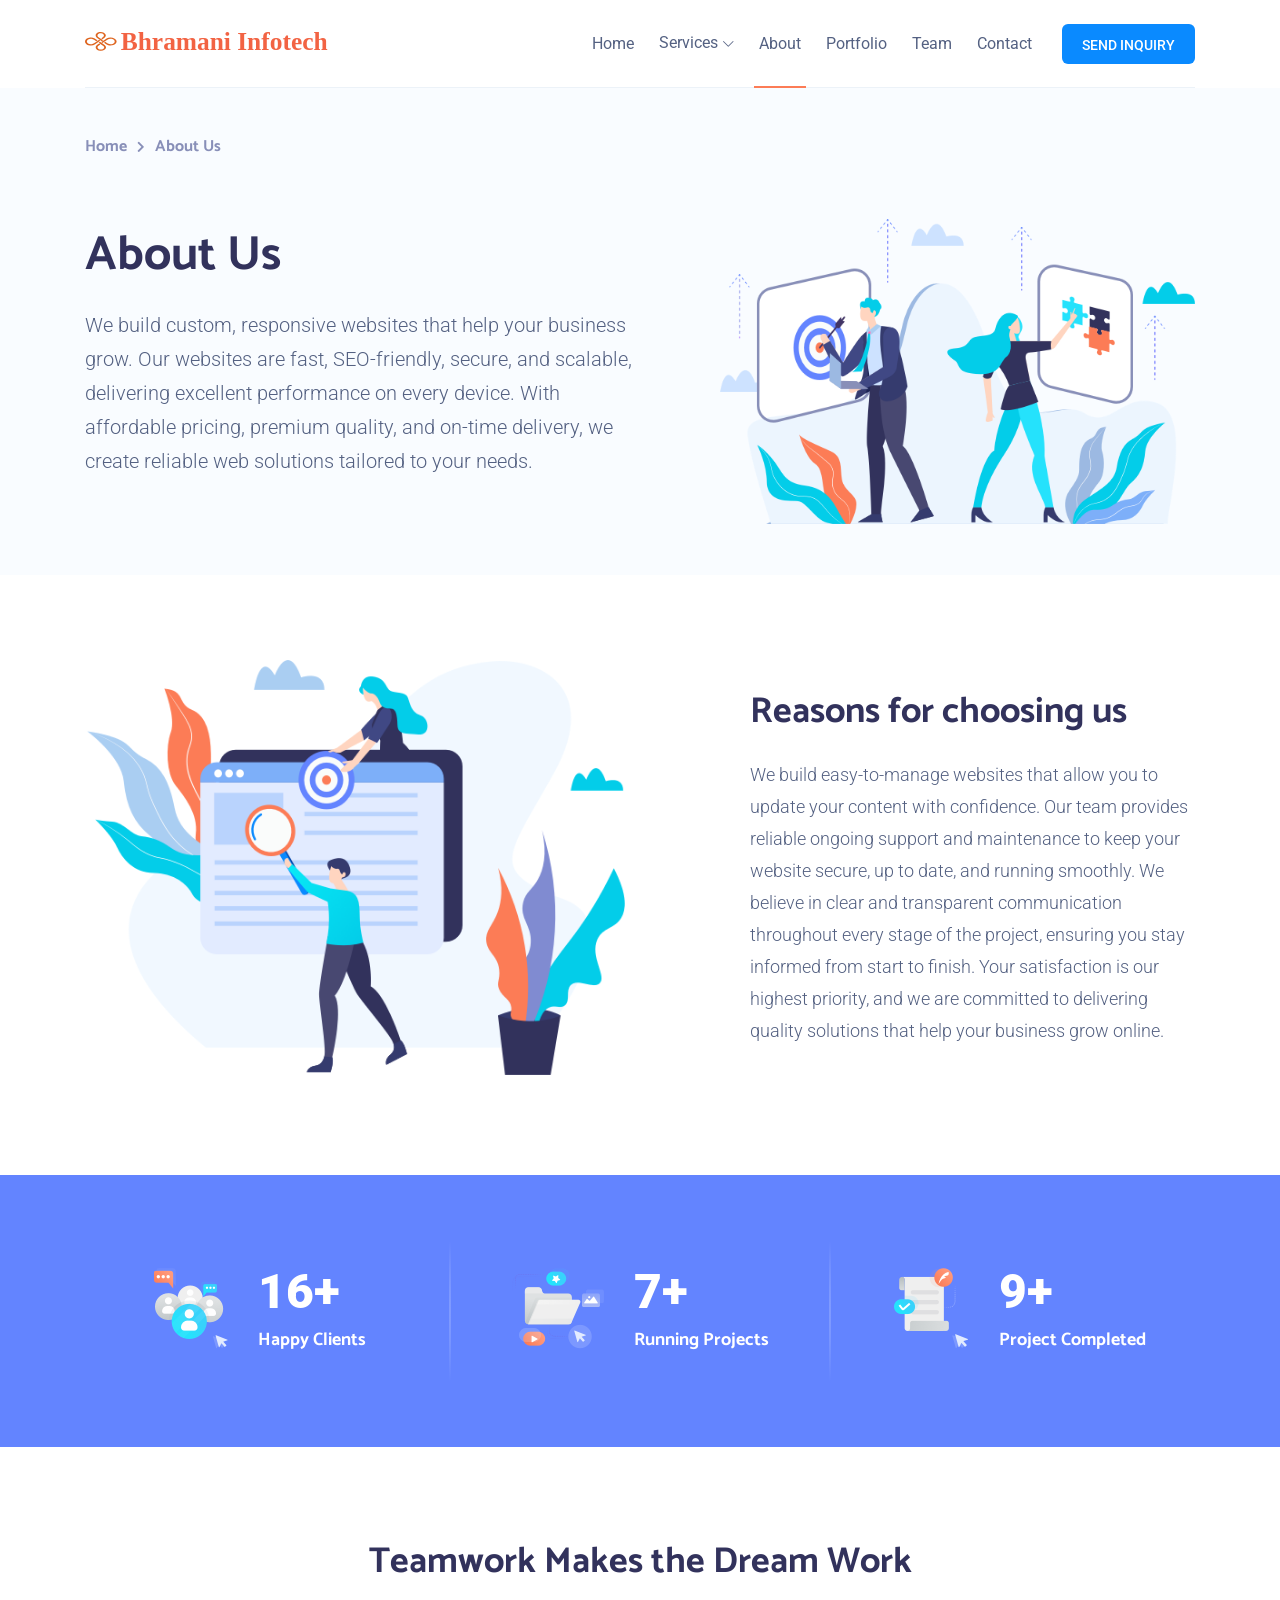
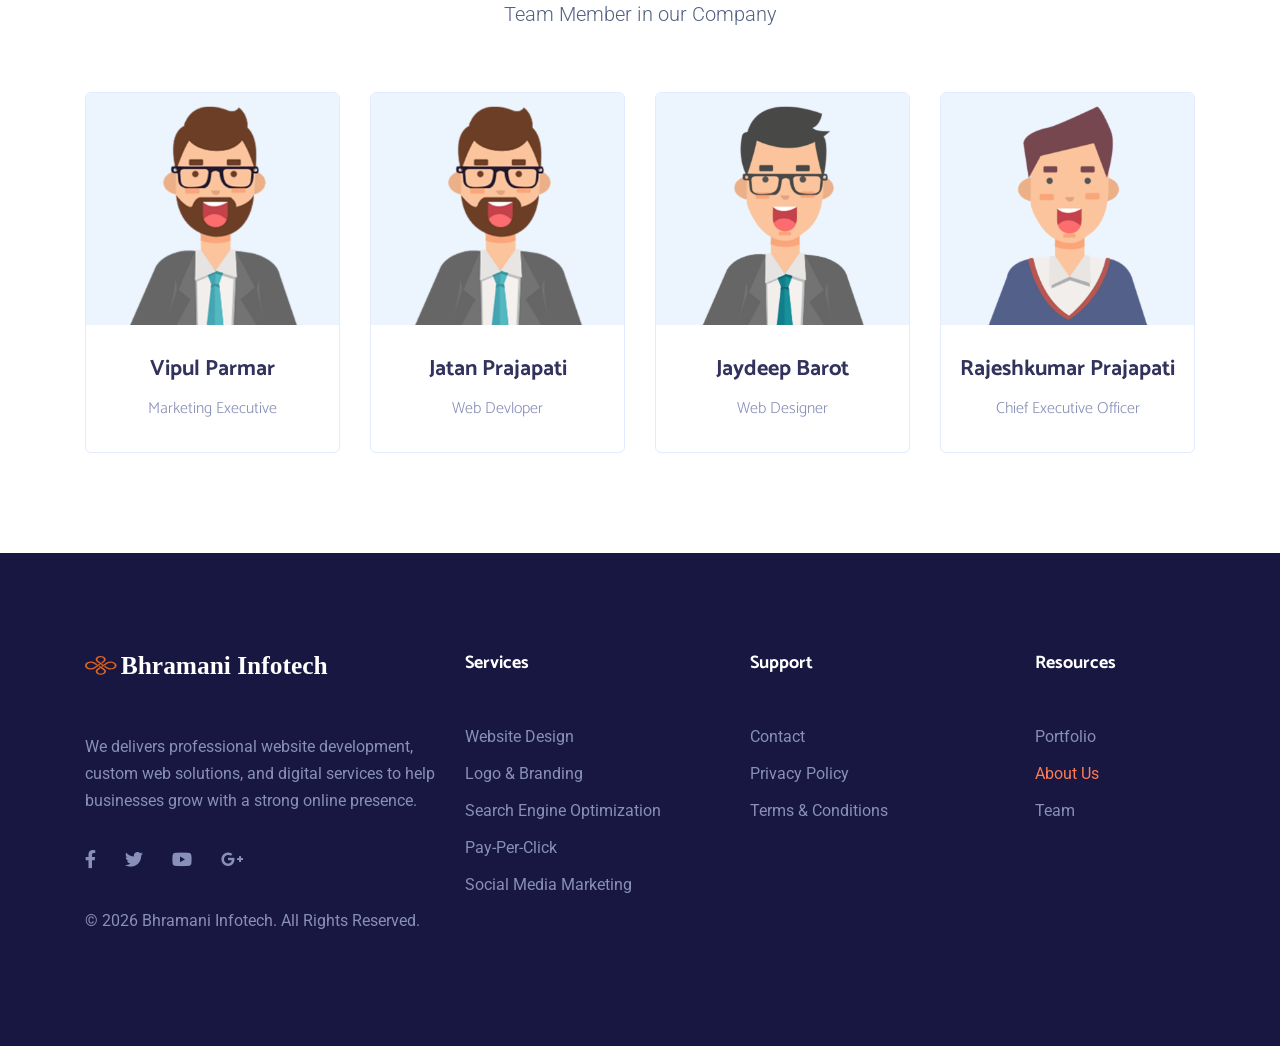
==== commit e225615d: "Add files via upload" ====
--- a/about.html
+++ b/about.html
@@ -1,58 +1,95 @@
 <!DOCTYPE html>
-<html>
+<html class="no-js" lang="zxx">
+
+   
 <meta charset="utf-8">
-<meta name="author" content="">
-<meta name="description" content="">
-<meta http-equiv="X-UA-Compatible" content="IE=edge">
-<meta name="viewport" content="width=device-width, initial-scale=1, shrink-to-fit=no">
-<meta name="twitter:card" content="summary_large_image">
-<meta name="twitter:site" content="@Cynic">
-<meta name="twitter:creator" content="@Cynic">
-<meta name="twitter:title" content="Cynic">
-<meta name="twitter:description" content="Cynic Illustrated Small Digital Agency">
-<meta name="twitter:image" content="http://axilthemes.com/templates/cynic/illustrated-small-digital-agency/assets/images/brand-logo.svg">
-<meta property="og:url" content="">
-<meta property="og:title" content="Cynic">
-<meta property="og:description" content="Cynic Illustrated Small Digital Agency">
-<meta property="og:type" content="website">
-<meta property="og:image" content="http://axilthemes.com/templates/cynic/illustrated-small-digital-agency/assets/images/brand-logo.svg">
-<meta property="og:image:secure_url" content="">
-<meta property="og:image:type" content="image/png">
-<meta property="og:image:width" content="1200">
-<meta property="og:image:height" content="630">
-<title>About</title>
-<link rel="apple-touch-icon" sizes="60x60" href="assets/favicon/favicon.svg">
-<link rel="apple-touch-icon" sizes="72x72" href="assets/favicon/favicon.svg">
-<link rel="apple-touch-icon" sizes="76x76" href="assets/favicon/favicon.svg">
-<link rel="apple-touch-icon" sizes="114x114" href="assets/faviconfavicon.svg">
-<link rel="apple-touch-icon" sizes="120x120" href="assets/favicon/favicon.svg">
-<link rel="apple-touch-icon" sizes="144x144" href="assets/favicon/favicon.svg">
-<link rel="apple-touch-icon" sizes="152x152" href="assets/favicon/favicon.svg">
-<link rel="apple-touch-icon" sizes="180x180" href="assets/favicon/favicon.svg">
-<link rel="icon" type="image/png" sizes="192x192" href="assets/favicon/favicon.svg">
-<link rel="icon" type="image/png" sizes="32x32" href="assets/favicon/favicon.svg">
-<link rel="icon" type="image/png" sizes="96x96" href="assets/favicon/favicon.svg">
-<link rel="icon" type="image/png" sizes="16x16" href="assets/favicon/favicon.svg">
-<link rel="manifest" href="assets/favicon/manifest.json">
-<meta name="msapplication-TileColor" content="#ffffff">
-<meta name="msapplication-TileImage" content="assets/favicon/favicon.svg">
-<meta name="theme-color" content="#ffffff">
-<link href="https://fonts.googleapis.com/css?family=Roboto:300,400,500,500i,700,700i,900" rel="stylesheet">
-<link rel="stylesheet" type="text/css" href="assets/css/fontawesome-all.min.css">
-<link rel="stylesheet" href="assets/css/vendor/bootstrap.min.css">
-<link rel="stylesheet" type="text/css" href="assets/css/vendor/owl.carousel.min.css">
-<link rel="stylesheet" type="text/css" href="assets/css/vendor/owl.theme.default.min.css">
-<link rel="stylesheet" type="text/css" href="assets/css/vendor/magnific-popup.css">
-<link rel="stylesheet" type="text/css" href="assets/css/main.css">
+    <meta name="author" content="">
+    <meta name="description" content="">
+    <meta name="keywords" content="">
+
+    <!-- Mobile specific metas -->
+    <meta http-equiv="X-UA-Compatible" content="IE=edge">
+    <meta name="viewport" content="width=device-width, initial-scale=1, shrink-to-fit=no">
+
+    <!-- Twitter -->
+	<meta name="twitter:card" content="summary_large_image">
+	<meta name="twitter:site" content="">
+	<meta name="twitter:creator" content="">
+	<meta name="twitter:title" content="">
+	<meta name="twitter:description" content="">
+	<meta name="twitter:image" content="">
+	<!-- Facebook -->
+	<meta property="og:url" content="">
+	<meta property="og:title" content="">
+	<meta property="og:description" content=""> 
+	<meta property="og:type" content="website">
+	<meta property="og:image" content="">
+	<meta property="og:image:secure_url" content="">
+	<meta property="og:image:type" content="image/png">
+	<meta property="og:image:width" content="1200">
+	<meta property="og:image:height" content="630">
+
+    <!-- Page Title -->
+    <title>About</title>
+
+    <!-- links for favicon -->
+    <link rel="apple-touch-icon" sizes="57x57" href="assets/favicon/favicon.svg">
+    <link rel="apple-touch-icon" sizes="60x60" href="assets/favicon/favicon.svg">
+    <link rel="apple-touch-icon" sizes="72x72" href="assets/favicon/favicon.svg">
+    <link rel="apple-touch-icon" sizes="76x76" href="assets/favicon/favicon.svg">
+    <link rel="apple-touch-icon" sizes="114x114" href="assets/favicon/favicon.svg">
+    <link rel="apple-touch-icon" sizes="120x120" href="assets/favicon/favicon.svg">
+    <link rel="apple-touch-icon" sizes="144x144" href="assets/favicon/favicon.svg">
+    <link rel="apple-touch-icon" sizes="152x152" href="assets/favicon/favicon.svg">
+    <link rel="apple-touch-icon" sizes="180x180" href="assets/favicon/favicon.svg">
+    <link rel="icon" type="image/png" sizes="192x192" href="assets/favicon/favicon.svg">
+    <link rel="icon" type="image/png" sizes="32x32" href="assets/favicon/favicon.svg">
+    <link rel="icon" type="image/png" sizes="96x96" href="assets/favicon/favicon.svg">
+    <link rel="icon" type="image/png" sizes="16x16" href="assets/favicon/favicon.svg">
+    <link rel="manifest" href="assets/favicon/manifest.json">
+    <meta name="msapplication-TileColor" content="#ffffff">
+    <meta name="msapplication-TileImage" content="assets/favicon/favicon.svg">
+    <meta name="theme-color" content="#ffffff">
+
+    <!-- Icon fonts -->
+    <link href="https://fonts.googleapis.com/css?family=Roboto:300,400,500,500i,700,700i,900" rel="stylesheet">
+    <link rel="stylesheet" type="text/css" href="assets/css/fontawesome-all.min.css">
+
+    <!-- css links -->
+    <!-- Bootstrap link -->
+    <link rel="stylesheet" href="assets/css/vendor/bootstrap.min.css">
+
+    <!-- Owl Carousel -->
+    <link rel="stylesheet" type="text/css" href="assets/css/vendor/owl.carousel.min.css">
+    <link rel="stylesheet" type="text/css" href="assets/css/vendor/owl.theme.default.min.css">
+
+    <!-- Magnific popup -->
+    <link rel="stylesheet" type="text/css" href="assets/css/vendor/magnific-popup.css">
+
+    <!-- Custom styles -->
+    <link rel="stylesheet" type="text/css" href="assets/css/main.css">
 
 <body>
+
+<!-- Header starts -->
 <header class="page-header">
-  <div class="container">
-    <nav class="navbar navbar-expand-lg align-items-center"> <a class="navbar-brand" href="index.html"> <img src="assets/images/brand-logo.svg" alt="Cynic brand logo"> </a>
-      <button class="navbar-toggler" type="button" data-bs-toggle="collapse" data-bs-target="#custom-navbar"
-                aria-controls="custom-navbar" aria-expanded="false" aria-label="Toggle navigation"> </button>
-<div class="collapse navbar-collapse" id="custom-navbar">
-        <ul class="navbar-nav ml-auto align-items-center dynamic-nav">
+    <div class="container">
+        <nav class="navbar navbar-expand-lg align-items-center">
+            <a class="navbar-brand" href="index.html">
+                <img src="assets/images/brand-logo.svg" alt="Bhramani Infotech logo">
+            </a>
+            <!-- End of .navbar-brand -->
+
+            <button class="navbar-toggler" type="button" data-bs-toggle="collapse" data-bs-target="#custom-navbar"
+                aria-controls="custom-navbar" aria-expanded="false" aria-label="Toggle navigation">
+                <span class="custom-toggler-icon"></span>
+                <span class="custom-toggler-icon"></span>
+                <span class="custom-toggler-icon"></span>
+            </button>
+            <!-- End of .navbar-toggler -->
+
+            <div class="collapse navbar-collapse" id="custom-navbar">
+                  <ul class="navbar-nav ml-auto align-items-center dynamic-nav">
 					<li class="nav-item">
                         <a href="index.html" class="nav-link">Home</a>
                     </li>
@@ -82,13 +119,14 @@
                         <a href="contact.html" class="nav-link">Contact</a>
                     </li>
                     <li class="nav-item">
-                        <a href="#" class="custom-btn btn-small" data-bs-toggle="modal" data-bs-target="#quote-modal">Free
-                            Quote</a>
+                        <a href="#" class="custom-btn btn-small" data-bs-toggle="modal" data-bs-target="#quote-modal">Send Inquiry</a>
                     </li>
                 </ul>
-      </div>
-    </nav>
-  </div>
+            </div>
+            <!-- End of .navbar-nav -->
+        </nav>
+    </div>
+    <!-- End of .container -->
 </header>
 <div class="banner d-flex align-items-center light-grey-bg">
   <nav class="breadcrumb-wrapper" aria-label="breadcrumb">
@@ -126,19 +164,7 @@
         </div>
       </div>
     </div>
-    <div class="features-grid">
-      <div class="row align-items-center">
-        <div class="col-lg-6 order-lg-2 offset-lg-1 text-center text-lg-right">
-          <div class="img-container"> <img src="assets/images/features/features-img-2.png" alt="why choose us" class="img-fluid"></div>
-        </div>
-        <div class="col-lg-5">
-          <div class="features-content">
-            <h2 class="section-title">Reasons to Choose Us.</h2>
-            <p>We are committed to delivering reliable service, consistent quality, and solutions that meet your needs with professionalism and care.</p>
-          </div>
-        </div>
-      </div>
-    </div>
+    
   </div>
 </section>
 <div class="achievements section-gap theme-bg-d ">
@@ -182,7 +208,7 @@
        <div class="grid-wrapper">
             <div class="row">
                 <div class="col-md-3">
-                    <a href="team.html" class="img-card team-card text-center" data-bs-toggle="modal" data-bs-target="#team-modal">
+                    <a href="team.html" class="img-card team-card text-center" data-bs-toggle="modal" >
     <img src="assets/images/team/team-member-1.png" alt="team member" class="img-fluid">
     <h4>
         <span>Vipul Parmar</span>Marketing Executive</h4>
@@ -192,7 +218,7 @@
                 
 
                 <div class="col-md-3">
-                     <a href="team.html" class="img-card team-card text-center" data-bs-toggle="modal" data-bs-target="#team-modal">
+                     <a href="team.html" class="img-card team-card text-center" data-bs-toggle="modal" >
     <img src="assets/images/team/team-member-1.png" alt="team member" class="img-fluid">
     <h4>
         <span>Jatan Prajapati</span> Web Devloper</h4>
@@ -200,7 +226,7 @@
 
                 </div>
                <div class="col-md-3">
-                    <a href="team.html" class="img-card team-card text-center" data-bs-toggle="modal" data-bs-target="#team-modal">
+                    <a href="team.html" class="img-card team-card text-center" data-bs-toggle="modal">
     <img src="assets/images/team/team-member-3.png" alt="team member" class="img-fluid">
     <h4>
         <span>Jaydeep Barot</span> Web Designer</h4>
@@ -208,7 +234,7 @@
 
                 </div>
                <div class="col-md-3">
-                    <a href="team.html" class="img-card team-card text-center" data-bs-toggle="modal" data-bs-target="#team-modal">
+                    <a href="team.html" class="img-card team-card text-center" data-bs-toggle="modal" >
     <img src="assets/images/team/team-member-5.png" alt="team member" class="img-fluid">
     <h4>
         <span>Rajeshkumar Prajapati</span>Chief Executive Officer</h4>
@@ -229,27 +255,7 @@
 </section>
 
 
-<div class="modal fade team-modal" id="team-modal" tabindex="-1" role="dialog" aria-hidden="true">
-  <div class="modal-dialog modal-dialog-centered" role="document">
-    <div class="modal-content">
-      <div class="modal-header">
-        <button type="button" class="close" data-bs-dismiss="modal" aria-label="Close"> <i class="fas fa-times"></i></button>
-      </div>
-      <div class="modal-body text-center"> <img src="assets/images/team/team-modal-img.png" alt="team modal image" class="img-fluid modal-feat-img">
-        <div class="modal-title">
-          <h4>Steve Johnson Chief Exicutive Officer </h4>
-        </div>
-        <p>To be fair, in certain contexts, your professional bio does need to be more formal, like Mr. Erickson's up there. But in many cases, writing a bio that's readable  even conversational is actually a really good thing. But once created, this bio should represent who you are in the eyes.</p>
-        <ul class="social-icons">
-          <li> <a href="http://www.behance.net/" target="_blank" rel="noopener"> <i class="fab fa-behance"></i></a></li>
-          <li> <a href="http://twitter.com/" target="_blank" rel="noopener"> <i class="fab fa-twitter"></i></a></li>
-          <li> <a href="http://plus.google.com/discover" target="_blank" rel="noopener"> <i class="fab fa-google-plus-g"></i></a></li>
-          <li> <a href="http://dribbble.com/" target="_blank" rel="noopener"> <i class="fab fa-dribbble"></i></a></li>
-        </ul>
-      </div>
-    </div>
-  </div>
-</div>
+
 
 <!-- Quote modal starts
     ================================= -->
@@ -307,7 +313,7 @@
             <li> <a href="http://youtube.com/" target="_blank" rel="noopener"> <i class="fab fa-youtube"></i> </a> </li>
             <li> <a href="http://plus.google.com/discover" target="_blank" rel="noopener"> <i class="fab fa-google-plus-g"></i> </a> </li>
           </ul>
-          <p class="copywrite-txt">© 2022 <a href="http://www.Bhramaniinfotech.com/">Bhramani Infotech</a>. All Rights
+          <p class="copywrite-txt">© 2026 <a href="http://www.Bhramaniinfotech.com/">Bhramani Infotech</a>. All Rights
             Reserved.</p>
         </div>
       </div>
